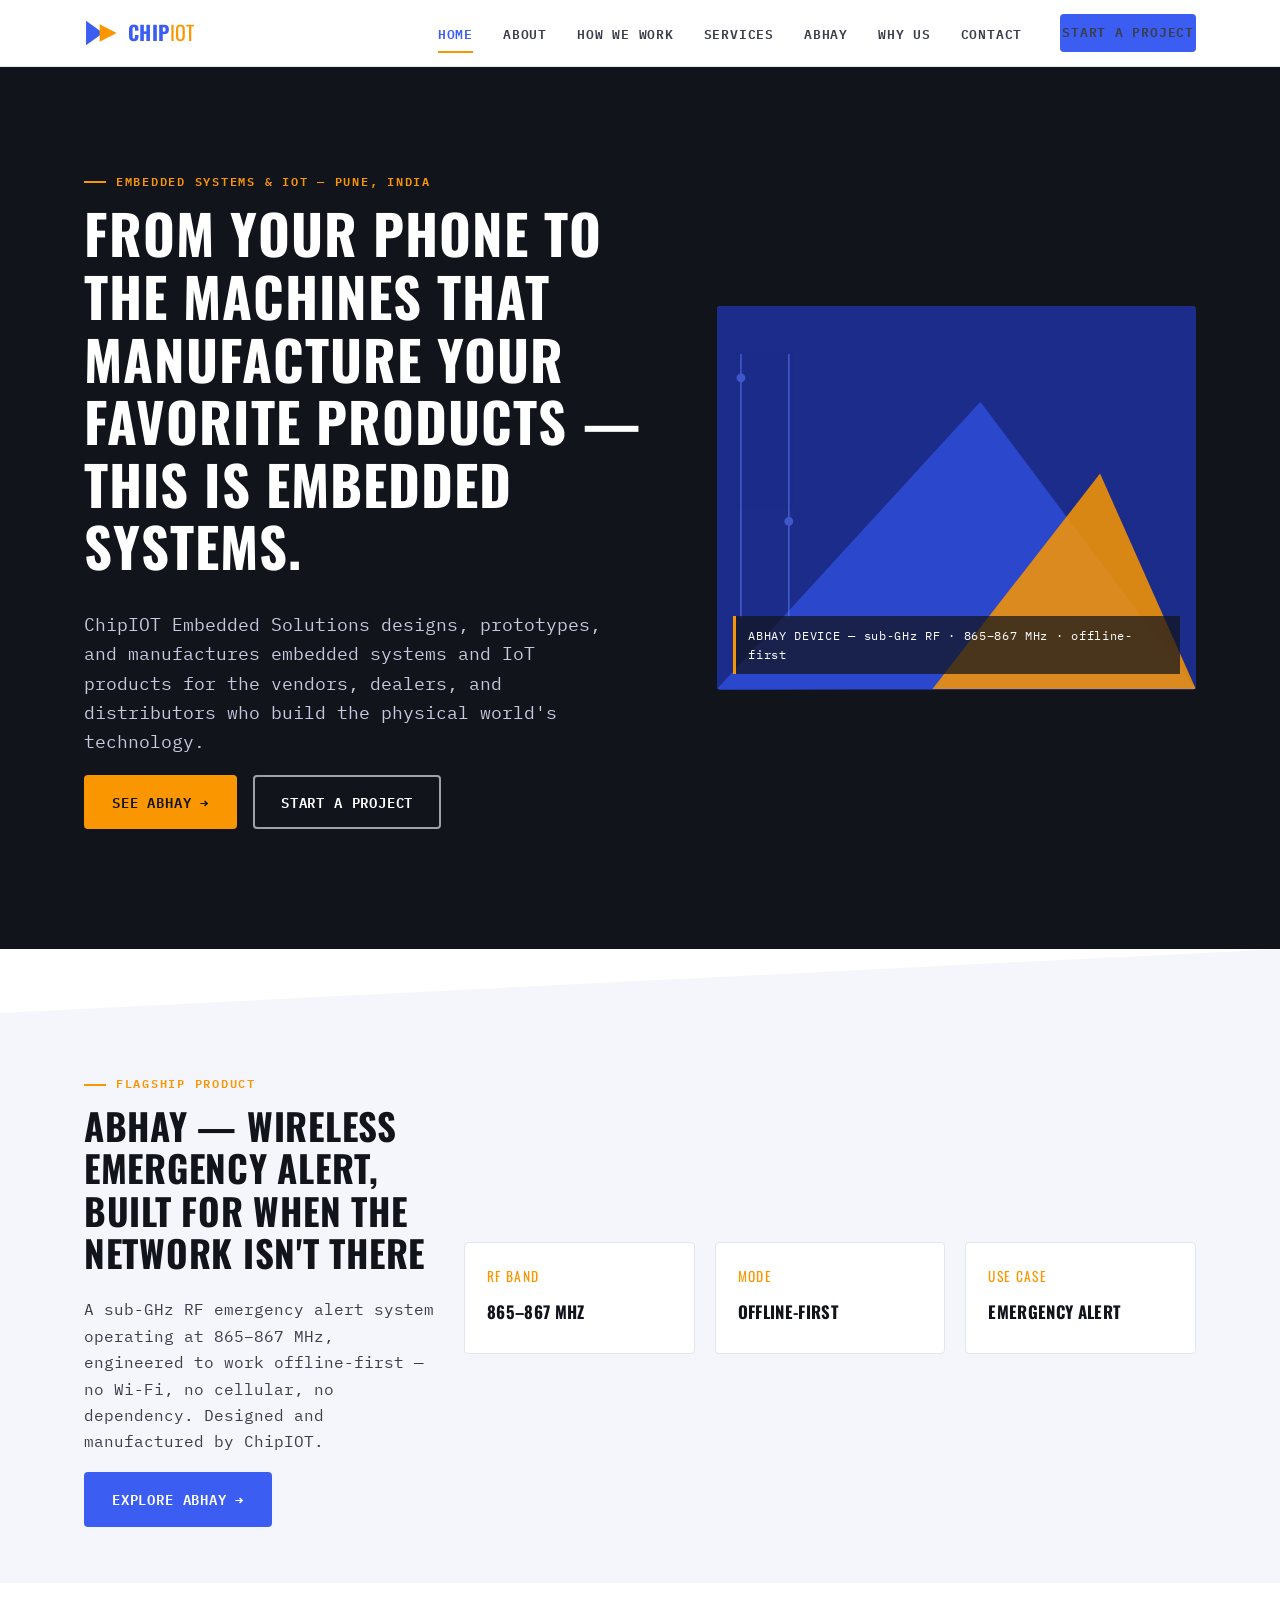
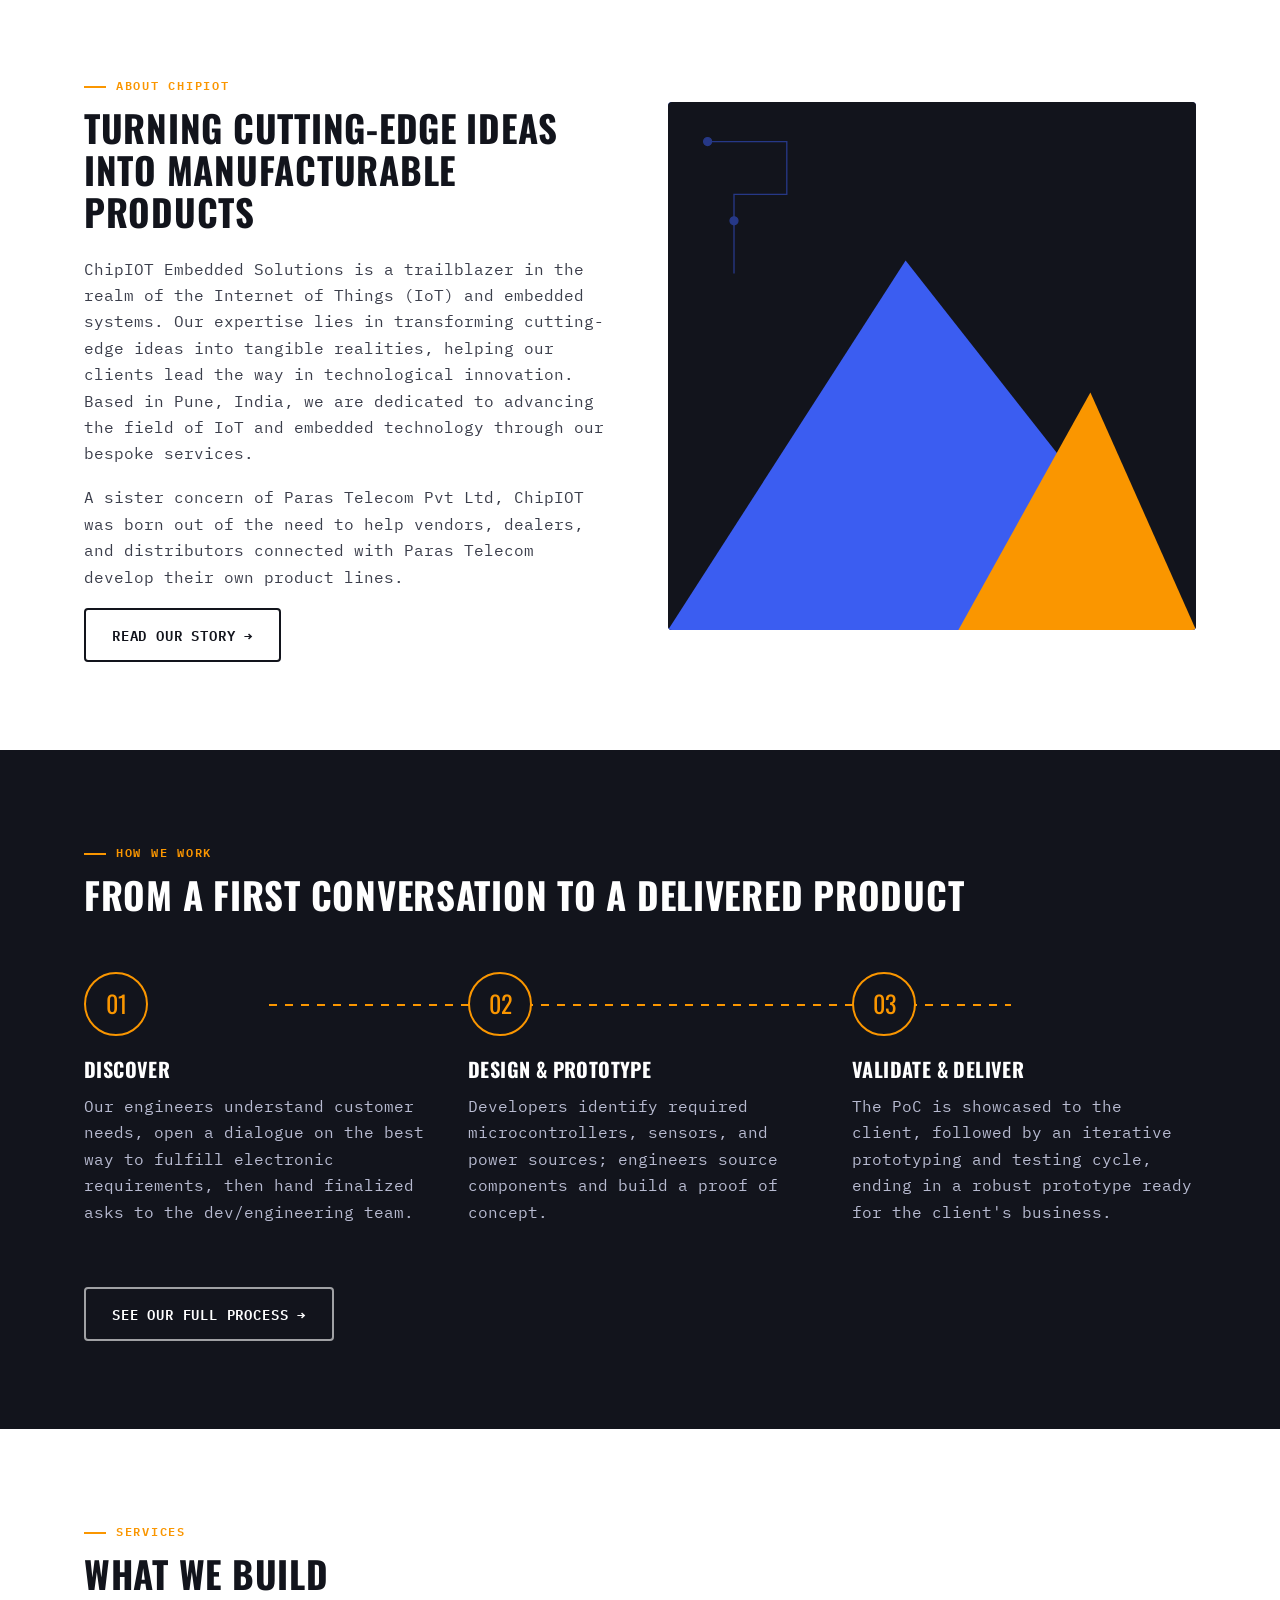
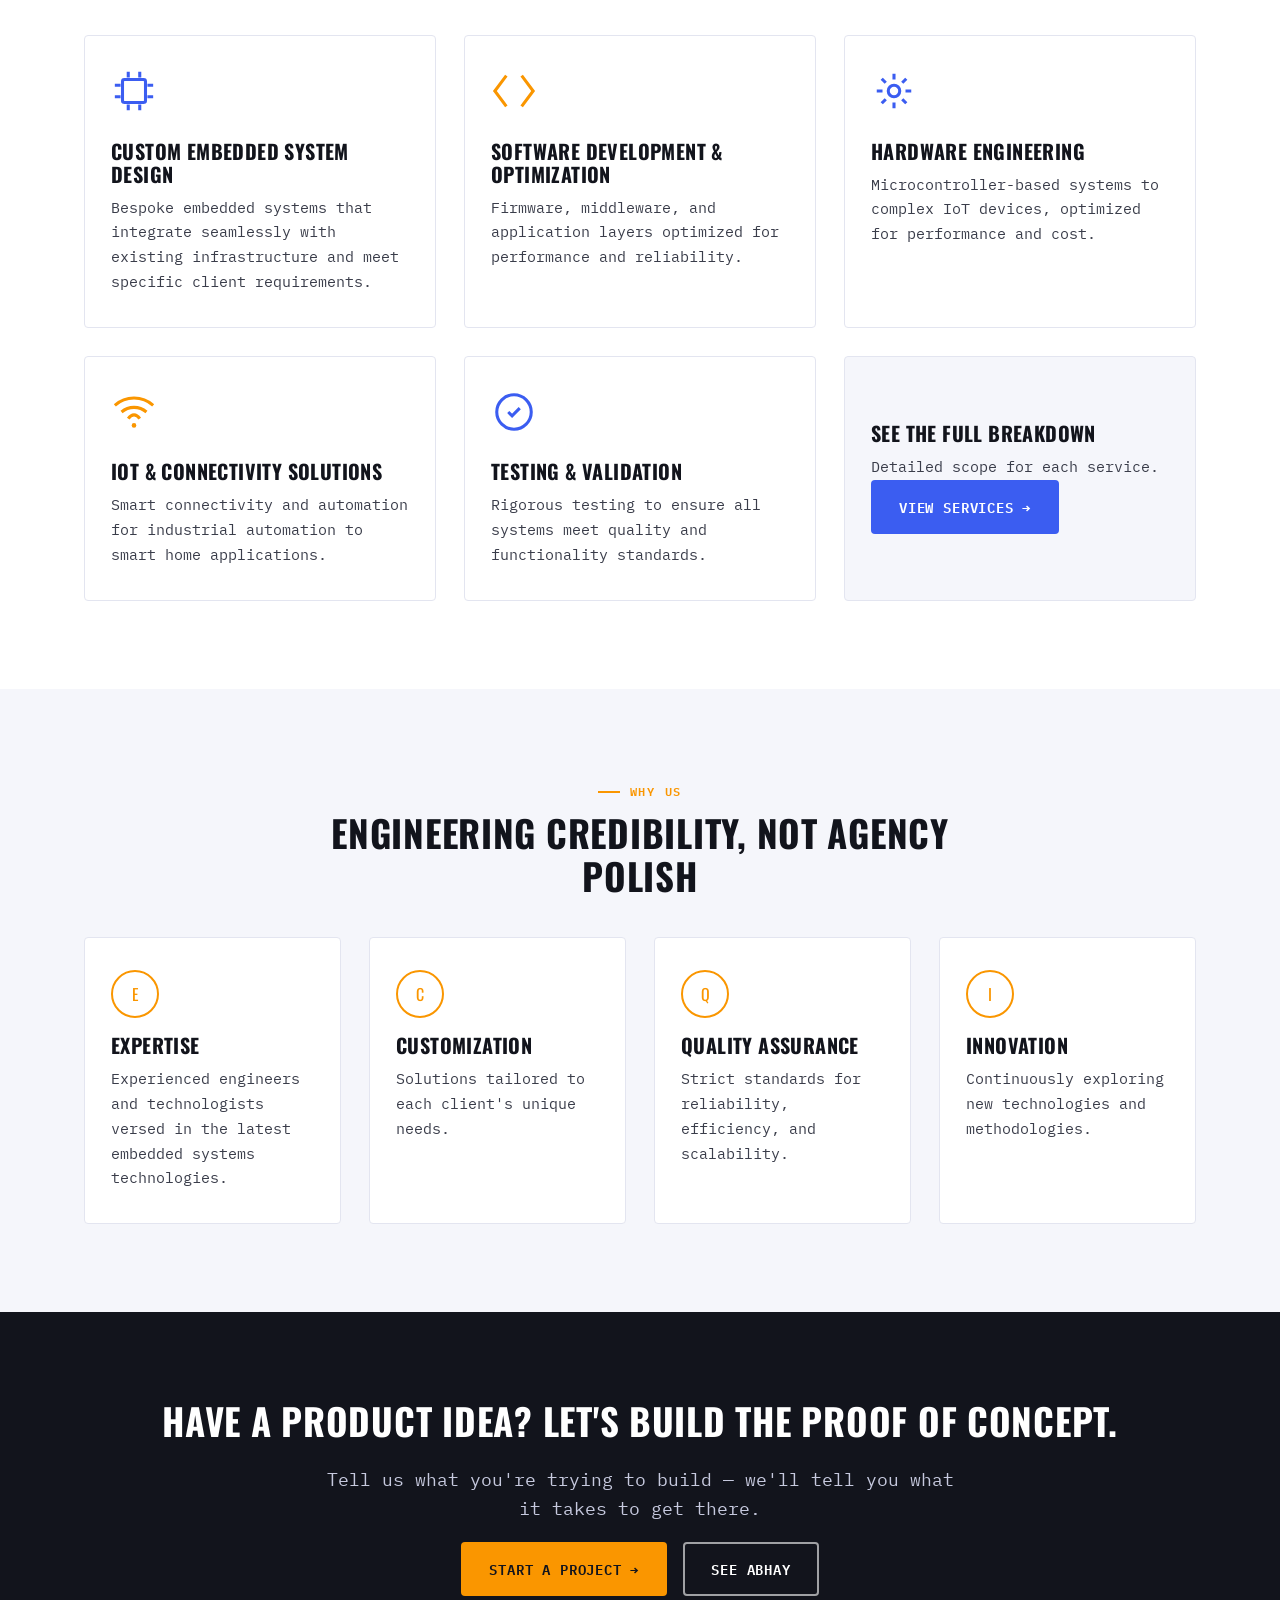
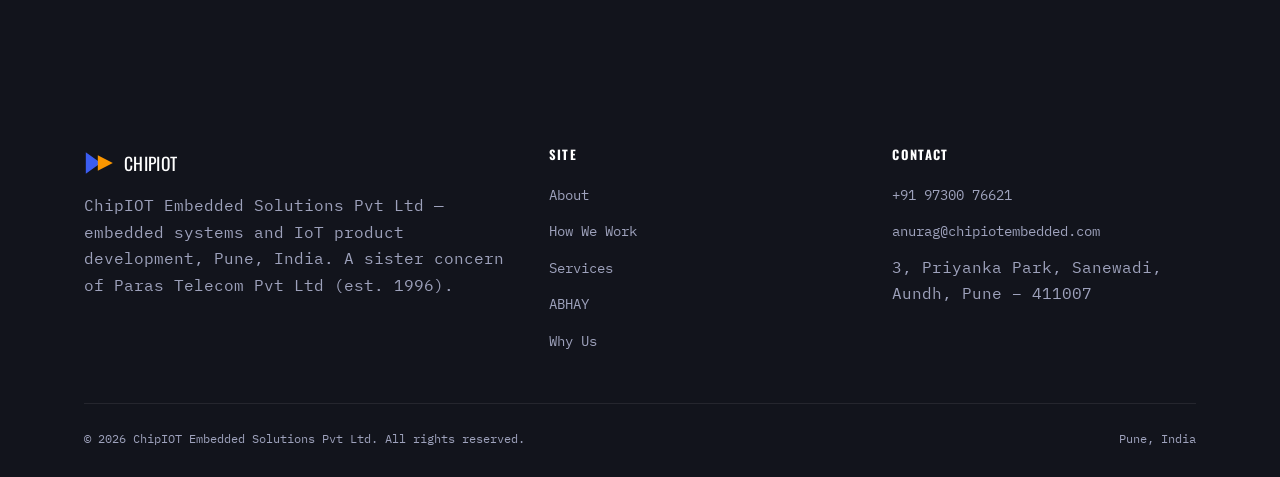
==== index.html @ 3c114b97 "Build chipiotembedded.com static site Seven-page marketing site (Home, About, How We Work, Services," ====
<!DOCTYPE html>
<html lang="en">
<head>
<meta charset="UTF-8">
<meta name="viewport" content="width=device-width, initial-scale=1.0">
<title>ChipIOT Embedded Solutions | Embedded Systems &amp; IoT Product Development, Pune</title>
<meta name="description" content="ChipIOT Embedded Solutions designs and builds embedded systems and IoT products in Pune, India — from proof of concept to manufacturable product. Makers of ABHAY, the offline-first sub-GHz emergency alert system.">
<link rel="icon" type="image/svg+xml" href="assets/img/favicon.svg">
<link rel="preconnect" href="https://fonts.googleapis.com">
<link rel="preconnect" href="https://fonts.gstatic.com" crossorigin>
<link href="https://fonts.googleapis.com/css2?family=Oswald:wght@400;500;600;700&family=IBM+Plex+Mono:wght@400;500;600&display=swap" rel="stylesheet">
<link rel="stylesheet" href="assets/css/style.css">
</head>
<body>

<header class="site-header">
  <div class="nav-wrap">
    <a href="index.html" class="brand">
      <svg viewBox="0 0 100 100" xmlns="http://www.w3.org/2000/svg" aria-hidden="true">
        <polygon points="6,14 6,86 56,50" fill="#3B5DF1"/>
        <polygon points="46,24 46,76 96,50" fill="#FA9600"/>
      </svg>
      <span class="brand-word"><b>Chip</b><span>IOT</span></span>
    </a>
    <button class="nav-toggle" aria-label="Toggle navigation" aria-expanded="false">
      <span></span><span></span><span></span>
    </button>
    <ul class="nav-links">
      <li><a href="index.html" aria-current="page">Home</a></li>
      <li><a href="about.html">About</a></li>
      <li><a href="how-we-work.html">How We Work</a></li>
      <li><a href="services.html">Services</a></li>
      <li><a href="abhay.html">ABHAY</a></li>
      <li><a href="why-us.html">Why Us</a></li>
      <li><a href="contact.html">Contact</a></li>
      <li class="nav-cta"><a href="contact.html" class="btn btn-primary">Start a Project</a></li>
    </ul>
  </div>
</header>

<section class="hero">
  <div class="container hero-grid">
    <div>
      <span class="eyebrow">Embedded Systems &amp; IoT — Pune, India</span>
      <h1>From your phone to the machines that manufacture your favorite products — this is embedded systems.</h1>
      <p class="lede">ChipIOT Embedded Solutions designs, prototypes, and manufactures embedded systems and IoT products for the vendors, dealers, and distributors who build the physical world's technology.</p>
      <div class="btn-row">
        <a href="abhay.html" class="btn btn-accent">See ABHAY →</a>
        <a href="contact.html" class="btn btn-ghost-light">Start a Project</a>
      </div>
    </div>
    <div class="hero-art">
      <svg class="tri" viewBox="0 0 400 320" preserveAspectRatio="xMidYMid slice" xmlns="http://www.w3.org/2000/svg" aria-hidden="true">
        <polygon points="0,0 400,0 400,320 0,320" fill="#1B2C8A"/>
        <polygon points="0,320 220,80 400,320" fill="#3355E8" opacity="0.7"/>
        <polygon points="180,320 320,140 400,320" fill="#FA9600" opacity="0.85"/>
        <g stroke="#5D7BFF" stroke-width="1.4" opacity="0.55">
          <line x1="20" y1="40" x2="20" y2="260"/>
          <line x1="60" y1="40" x2="60" y2="260"/>
          <circle cx="20" cy="60" r="3" fill="#5D7BFF"/>
          <circle cx="60" cy="180" r="3" fill="#5D7BFF"/>
        </g>
      </svg>
      <div class="hero-note">ABHAY DEVICE — sub-GHz RF · 865–867 MHz · offline-first</div>
    </div>
  </div>
</section>

<div class="divider" aria-hidden="true">
  <svg viewBox="0 0 1200 64" preserveAspectRatio="none" xmlns="http://www.w3.org/2000/svg">
    <polygon points="0,64 1200,0 1200,64" fill="#F5F6FB"/>
  </svg>
</div>

<section class="bg-soft section-tight">
  <div class="container">
    <div class="grid grid-3" style="align-items:center;">
      <div>
        <span class="eyebrow">Flagship Product</span>
        <h2 class="mt-0">ABHAY — wireless emergency alert, built for when the network isn't there</h2>
        <p>A sub-GHz RF emergency alert system operating at 865–867 MHz, engineered to work offline-first — no Wi-Fi, no cellular, no dependency. Designed and manufactured by ChipIOT.</p>
        <a href="abhay.html" class="btn btn-primary">Explore ABHAY →</a>
      </div>
      <div class="grid" style="grid-column: span 2; grid-template-columns: repeat(3,1fr); gap:20px;">
        <div class="card" style="padding:22px;">
          <span class="num">RF BAND</span>
          <h3 style="font-size:1.05rem;">865–867 MHz</h3>
        </div>
        <div class="card" style="padding:22px;">
          <span class="num">MODE</span>
          <h3 style="font-size:1.05rem;">Offline-First</h3>
        </div>
        <div class="card" style="padding:22px;">
          <span class="num">USE CASE</span>
          <h3 style="font-size:1.05rem;">Emergency Alert</h3>
        </div>
      </div>
    </div>
  </div>
</section>

<section>
  <div class="container">
    <div class="grid grid-2" style="align-items:center; gap:56px;">
      <div>
        <span class="eyebrow">About ChipIOT</span>
        <h2>Turning cutting-edge ideas into manufacturable products</h2>
        <p>ChipIOT Embedded Solutions is a trailblazer in the realm of the Internet of Things (IoT) and embedded systems. Our expertise lies in transforming cutting-edge ideas into tangible realities, helping our clients lead the way in technological innovation. Based in Pune, India, we are dedicated to advancing the field of IoT and embedded technology through our bespoke services.</p>
        <p>A sister concern of Paras Telecom Pvt Ltd, ChipIOT was born out of the need to help vendors, dealers, and distributors connected with Paras Telecom develop their own product lines.</p>
        <a href="about.html" class="btn btn-ghost">Read our story →</a>
      </div>
      <div class="hero-art" style="aspect-ratio: 1/1;">
        <svg viewBox="0 0 400 400" preserveAspectRatio="xMidYMid slice" xmlns="http://www.w3.org/2000/svg" aria-hidden="true">
          <rect width="400" height="400" fill="#12141C"/>
          <polygon points="0,400 180,120 400,400" fill="#3B5DF1"/>
          <polygon points="220,400 320,220 400,400" fill="#FA9600"/>
          <g stroke="#3B5DF1" stroke-width="1" opacity="0.5">
            <path d="M30,30 h60 v40 h-40 v60" fill="none"/>
            <circle cx="30" cy="30" r="3" fill="#3B5DF1"/>
            <circle cx="50" cy="90" r="3" fill="#3B5DF1"/>
          </g>
        </svg>
      </div>
    </div>
  </div>
</section>

<section class="bg-dark">
  <div class="container">
    <span class="eyebrow">How We Work</span>
    <h2>From a first conversation to a delivered product</h2>
    <div class="steps" style="margin-top:48px;">
      <div class="step">
        <div class="step-circle">01</div>
        <h3>Discover</h3>
        <p>Our engineers understand customer needs, open a dialogue on the best way to fulfill electronic requirements, then hand finalized asks to the dev/engineering team.</p>
      </div>
      <div class="step">
        <div class="step-circle">02</div>
        <h3>Design &amp; Prototype</h3>
        <p>Developers identify required microcontrollers, sensors, and power sources; engineers source components and build a proof of concept.</p>
      </div>
      <div class="step">
        <div class="step-circle">03</div>
        <h3>Validate &amp; Deliver</h3>
        <p>The PoC is showcased to the client, followed by an iterative prototyping and testing cycle, ending in a robust prototype ready for the client's business.</p>
      </div>
    </div>
    <div style="margin-top:44px;">
      <a href="how-we-work.html" class="btn btn-ghost-light">See our full process →</a>
    </div>
  </div>
</section>

<section>
  <div class="container">
    <span class="eyebrow">Services</span>
    <h2>What we build</h2>
    <div class="grid grid-3" style="margin-top:40px;">
      <div class="card">
        <svg class="card-icon" viewBox="0 0 24 24" fill="none" stroke="#3B5DF1" stroke-width="1.6"><rect x="6" y="6" width="12" height="12" rx="1"/><path d="M9 2v3M15 2v3M9 19v3M15 19v3M2 9h3M2 15h3M19 9h3M19 15h3"/></svg>
        <h3>Custom Embedded System Design</h3>
        <p>Bespoke embedded systems that integrate seamlessly with existing infrastructure and meet specific client requirements.</p>
      </div>
      <div class="card">
        <svg class="card-icon" viewBox="0 0 24 24" fill="none" stroke="#FA9600" stroke-width="1.6"><path d="M8 4L2 12l6 8M16 4l6 8-6 8"/></svg>
        <h3>Software Development &amp; Optimization</h3>
        <p>Firmware, middleware, and application layers optimized for performance and reliability.</p>
      </div>
      <div class="card">
        <svg class="card-icon" viewBox="0 0 24 24" fill="none" stroke="#3B5DF1" stroke-width="1.6"><circle cx="12" cy="12" r="3"/><path d="M12 3v3M12 18v3M3 12h3M18 12h3M5.6 5.6l2.1 2.1M16.3 16.3l2.1 2.1M5.6 18.4l2.1-2.1M16.3 7.7l2.1-2.1"/></svg>
        <h3>Hardware Engineering</h3>
        <p>Microcontroller-based systems to complex IoT devices, optimized for performance and cost.</p>
      </div>
      <div class="card">
        <svg class="card-icon" viewBox="0 0 24 24" fill="none" stroke="#FA9600" stroke-width="1.6"><path d="M2 8.5a15 15 0 0 1 20 0M5.5 12a10 10 0 0 1 13 0M9 15.5a5 10 0 0 1 6 0"/><circle cx="12" cy="19" r="1.2" fill="#FA9600" stroke="none"/></svg>
        <h3>IoT &amp; Connectivity Solutions</h3>
        <p>Smart connectivity and automation for industrial automation to smart home applications.</p>
      </div>
      <div class="card">
        <svg class="card-icon" viewBox="0 0 24 24" fill="none" stroke="#3B5DF1" stroke-width="1.6"><path d="M9 12l2 2 4-4"/><circle cx="12" cy="12" r="9"/></svg>
        <h3>Testing &amp; Validation</h3>
        <p>Rigorous testing to ensure all systems meet quality and functionality standards.</p>
      </div>
      <div class="card" style="display:flex; flex-direction:column; justify-content:center; background:var(--paper-soft);">
        <h3>See the full breakdown</h3>
        <p>Detailed scope for each service.</p>
        <a href="services.html" class="btn btn-primary" style="align-self:flex-start;">View Services →</a>
      </div>
    </div>
  </div>
</section>

<section class="bg-soft">
  <div class="container text-center">
    <span class="eyebrow">Why Us</span>
    <h2 class="center-col" style="max-width:640px;">Engineering credibility, not agency polish</h2>
    <div class="grid grid-4" style="margin-top:40px; text-align:left;">
      <div class="card">
        <div class="why-icon">E</div>
        <h3>Expertise</h3>
        <p>Experienced engineers and technologists versed in the latest embedded systems technologies.</p>
      </div>
      <div class="card">
        <div class="why-icon">C</div>
        <h3>Customization</h3>
        <p>Solutions tailored to each client's unique needs.</p>
      </div>
      <div class="card">
        <div class="why-icon">Q</div>
        <h3>Quality Assurance</h3>
        <p>Strict standards for reliability, efficiency, and scalability.</p>
      </div>
      <div class="card">
        <div class="why-icon">I</div>
        <h3>Innovation</h3>
        <p>Continuously exploring new technologies and methodologies.</p>
      </div>
    </div>
  </div>
</section>

<section class="bg-dark text-center">
  <div class="container">
    <h2>Have a product idea? Let's build the proof of concept.</h2>
    <p class="lede center-col" style="text-align:center;">Tell us what you're trying to build — we'll tell you what it takes to get there.</p>
    <div class="btn-row" style="justify-content:center;">
      <a href="contact.html" class="btn btn-accent">Start a Project →</a>
      <a href="abhay.html" class="btn btn-ghost-light">See ABHAY</a>
    </div>
  </div>
</section>

<footer class="site-footer">
  <div class="container">
    <div class="footer-grid">
      <div>
        <div class="footer-brand">
          <svg viewBox="0 0 100 100" xmlns="http://www.w3.org/2000/svg" aria-hidden="true">
            <polygon points="6,14 6,86 56,50" fill="#3B5DF1"/>
            <polygon points="46,24 46,76 96,50" fill="#FA9600"/>
          </svg>
          <span>ChipIOT</span>
        </div>
        <p>ChipIOT Embedded Solutions Pvt Ltd — embedded systems and IoT product development, Pune, India. A sister concern of Paras Telecom Pvt Ltd (est. 1996).</p>
      </div>
      <div>
        <h4>Site</h4>
        <ul>
          <li><a href="about.html">About</a></li>
          <li><a href="how-we-work.html">How We Work</a></li>
          <li><a href="services.html">Services</a></li>
          <li><a href="abhay.html">ABHAY</a></li>
          <li><a href="why-us.html">Why Us</a></li>
        </ul>
      </div>
      <div>
        <h4>Contact</h4>
        <ul>
          <li><a href="tel:+919730076621">+91 97300 76621</a></li>
          <li><a href="mailto:anurag@chipiotembedded.com">anurag@chipiotembedded.com</a></li>
          <li>3, Priyanka Park, Sanewadi,<br>Aundh, Pune – 411007</li>
        </ul>
      </div>
    </div>
    <div class="footer-bottom">
      <span>&copy; 2026 ChipIOT Embedded Solutions Pvt Ltd. All rights reserved.</span>
      <span>Pune, India</span>
    </div>
  </div>
</footer>
<script src="assets/js/main.js"></script>
</body>
</html>
---- assets/css/style.css ----
/* ==========================================================================
   ChipIOT Embedded Solutions — brand stylesheet
   Typography: Oswald (headings) + IBM Plex Mono (body/technical labels)
   Colors: blue #3B5DF1, orange #FA9600
   ========================================================================== */

:root {
  --blue: #3B5DF1;
  --blue-dark: #2A45C4;
  --orange: #FA9600;
  --orange-dark: #D67E00;
  --ink: #12141C;
  --ink-soft: #3A3D4A;
  --paper: #FFFFFF;
  --paper-soft: #F5F6FB;
  --line: #E3E5F0;

  --font-head: "Oswald", "Arial Narrow", sans-serif;
  --font-body: "IBM Plex Mono", "Courier New", monospace;

  --container: 1160px;
  --radius: 4px;
}

* { box-sizing: border-box; }
html { scroll-behavior: smooth; }

body {
  margin: 0;
  font-family: var(--font-body);
  font-size: 16px;
  line-height: 1.65;
  color: var(--ink-soft);
  background: var(--paper);
  -webkit-font-smoothing: antialiased;
}

h1, h2, h3, h4 {
  font-family: var(--font-head);
  color: var(--ink);
  text-transform: uppercase;
  letter-spacing: 0.02em;
  line-height: 1.15;
  margin: 0 0 0.6em;
}

h1 { font-size: clamp(2.1rem, 5vw, 3.4rem); }
h2 { font-size: clamp(1.6rem, 3.4vw, 2.3rem); }
h3 { font-size: 1.25rem; }

p { margin: 0 0 1.1em; }

a { color: var(--blue); text-decoration: none; }
a:hover { color: var(--blue-dark); }

img { max-width: 100%; display: block; }

.eyebrow {
  display: inline-block;
  font-family: var(--font-body);
  font-size: 0.78rem;
  font-weight: 600;
  letter-spacing: 0.14em;
  text-transform: uppercase;
  color: var(--orange);
  margin-bottom: 0.9em;
}

.eyebrow::before {
  content: "";
  display: inline-block;
  width: 22px;
  height: 2px;
  background: var(--orange);
  margin-right: 10px;
  vertical-align: middle;
}

.container {
  max-width: var(--container);
  margin: 0 auto;
  padding: 0 24px;
}

section { padding: 88px 0; }
.section-tight { padding: 56px 0; }
.bg-soft { background: var(--paper-soft); }
.bg-dark { background: var(--ink); color: #C6C9DE; }
.bg-dark h2, .bg-dark h3 { color: #fff; }

.text-center { text-align: center; }
.lede { font-size: 1.1rem; max-width: 640px; }
.center-col { margin-left: auto; margin-right: auto; }

/* Buttons */
.btn {
  display: inline-flex;
  align-items: center;
  gap: 8px;
  font-family: var(--font-body);
  font-weight: 600;
  font-size: 0.85rem;
  letter-spacing: 0.06em;
  text-transform: uppercase;
  padding: 14px 26px;
  border-radius: var(--radius);
  border: 2px solid transparent;
  cursor: pointer;
  transition: transform 0.15s ease, background 0.15s ease, color 0.15s ease, border-color .15s ease;
}
.btn:hover { transform: translateY(-2px); }

.btn-primary { background: var(--blue); color: #fff; }
.btn-primary:hover { background: var(--blue-dark); color: #fff; }

.btn-accent { background: var(--orange); color: #12141C; }
.btn-accent:hover { background: var(--orange-dark); color: #12141C; }

.btn-ghost { border-color: currentColor; color: var(--ink); background: transparent; }
.btn-ghost:hover { background: var(--ink); color: #fff; }

.btn-ghost-light { border-color: rgba(255,255,255,.6); color: #fff; }
.btn-ghost-light:hover { background: #fff; color: var(--ink); }

.btn-row { display: flex; gap: 16px; flex-wrap: wrap; }

/* ==== Header / Nav ==== */
.site-header {
  position: sticky;
  top: 0;
  z-index: 100;
  background: rgba(255,255,255,0.98);
  border-bottom: 1px solid var(--line);
}

.nav-wrap {
  display: flex;
  align-items: center;
  justify-content: space-between;
  padding: 14px 24px;
  max-width: var(--container);
  margin: 0 auto;
}

.brand { display: flex; align-items: center; gap: 10px; }
.brand svg { width: 34px; height: 34px; }
.brand-word {
  font-family: var(--font-head);
  font-size: 1.25rem;
  letter-spacing: 0.02em;
  text-transform: uppercase;
  color: var(--ink);
}
.brand-word b { color: var(--blue); }
.brand-word span { color: var(--orange); }

.nav-links { display: flex; align-items: center; gap: 30px; list-style: none; margin: 0; padding: 0; }
.nav-links a {
  font-size: 0.82rem;
  font-weight: 600;
  letter-spacing: 0.06em;
  text-transform: uppercase;
  color: var(--ink-soft);
  padding: 6px 0;
  border-bottom: 2px solid transparent;
}
.nav-links a:hover, .nav-links a[aria-current="page"] { color: var(--blue); border-color: var(--orange); }

.nav-cta { margin-left: 8px; }

.nav-toggle {
  display: none;
  flex-direction: column;
  gap: 5px;
  background: none;
  border: none;
  cursor: pointer;
  padding: 6px;
}
.nav-toggle span { width: 24px; height: 2px; background: var(--ink); display: block; }

/* ==== Hero ==== */
.hero {
  position: relative;
  background: var(--ink);
  color: #fff;
  overflow: hidden;
  padding: 100px 0 120px;
}

.hero-grid {
  display: grid;
  grid-template-columns: 1.1fr 0.9fr;
  gap: 48px;
  align-items: center;
  position: relative;
  z-index: 2;
}

.hero h1 { color: #fff; }
.hero .lede { color: #C6C9DE; max-width: 520px; }

.hero-art {
  position: relative;
  aspect-ratio: 4 / 3.2;
  border-radius: var(--radius);
  overflow: hidden;
  background: linear-gradient(135deg, var(--blue) 0%, #1B2C8A 60%);
}

.hero-art .tri {
  position: absolute;
  inset: 0;
}

.hero-note {
  position: absolute;
  left: 16px;
  bottom: 16px;
  right: 16px;
  background: rgba(18,20,28,0.72);
  color: #fff;
  font-size: 0.72rem;
  letter-spacing: 0.06em;
  padding: 10px 12px;
  border-left: 3px solid var(--orange);
}

.hero-bg-shape {
  position: absolute;
  inset: 0;
  z-index: 1;
  opacity: 0.5;
  pointer-events: none;
}

/* Diagonal divider (triangle motif carried from the logo) */
.divider {
  position: relative;
  height: 64px;
  overflow: hidden;
}
.divider svg { width: 100%; height: 100%; display: block; }

/* ==== Cards ==== */
.grid {
  display: grid;
  gap: 28px;
}
.grid-3 { grid-template-columns: repeat(3, 1fr); }
.grid-4 { grid-template-columns: repeat(4, 1fr); }
.grid-2 { grid-template-columns: repeat(2, 1fr); }

.card {
  background: var(--paper);
  border: 1px solid var(--line);
  border-radius: var(--radius);
  padding: 32px 26px;
  position: relative;
  transition: border-color .15s ease, transform .15s ease;
}
.card:hover { border-color: var(--blue); transform: translateY(-4px); }
.card .num {
  font-family: var(--font-head);
  font-size: 0.85rem;
  color: var(--orange);
  letter-spacing: 0.1em;
  margin-bottom: 14px;
  display: block;
}
.card h3 { margin-bottom: 10px; }
.card p { margin-bottom: 0; font-size: 0.94rem; }

.card-icon {
  width: 46px;
  height: 46px;
  margin-bottom: 18px;
}

/* Step circles — How We Work */
.steps {
  display: grid;
  grid-template-columns: repeat(3, 1fr);
  gap: 40px;
  counter-reset: step;
  position: relative;
}
.step { text-align: left; position: relative; padding-top: 8px; }
.step-circle {
  width: 64px;
  height: 64px;
  border-radius: 50%;
  border: 2px solid var(--orange);
  color: var(--orange);
  font-family: var(--font-head);
  font-size: 1.5rem;
  display: flex;
  align-items: center;
  justify-content: center;
  margin-bottom: 22px;
  background: var(--ink);
}
.step h3 { color: #fff; }
.step p { color: #B8BBD1; }

/* Process rail connecting the steps on desktop */
.steps::before {
  content: "";
  position: absolute;
  top: 40px;
  left: calc(100% / 6);
  right: calc(100% / 6);
  height: 2px;
  background: repeating-linear-gradient(90deg, var(--orange) 0 8px, transparent 8px 16px);
  z-index: 0;
}

/* Founder */
.founder {
  display: grid;
  grid-template-columns: 260px 1fr;
  gap: 48px;
  align-items: center;
}
.founder-photo {
  width: 100%;
  aspect-ratio: 1/1;
  border-radius: var(--radius);
  background: linear-gradient(160deg, var(--blue), var(--orange));
  display: flex;
  align-items: center;
  justify-content: center;
  color: #fff;
  font-family: var(--font-head);
  font-size: 3.4rem;
  position: relative;
}
.founder blockquote {
  margin: 0 0 20px;
  font-size: 1.08rem;
  color: var(--ink);
  border-left: 3px solid var(--orange);
  padding-left: 20px;
}
.founder-name { font-family: var(--font-head); text-transform: uppercase; color: var(--blue); letter-spacing: .04em; }
.founder-role { font-size: 0.82rem; color: var(--ink-soft); }

/* Why us */
.why-icon {
  width: 48px; height: 48px;
  border: 2px solid var(--orange);
  border-radius: 50%;
  display: flex; align-items: center; justify-content: center;
  margin-bottom: 16px;
  color: var(--orange);
  font-family: var(--font-head);
}

/* ABHAY product page */
.abhay-hero {
  background: linear-gradient(120deg, #0E1330 0%, #1B2C8A 55%, var(--blue) 100%);
  color: #fff;
  padding: 100px 0 90px;
  position: relative;
  overflow: hidden;
}
.abhay-badge {
  display: inline-flex;
  align-items: center;
  gap: 8px;
  background: rgba(250,150,0,0.14);
  border: 1px solid var(--orange);
  color: var(--orange);
  font-size: 0.72rem;
  letter-spacing: 0.1em;
  text-transform: uppercase;
  padding: 6px 12px;
  border-radius: 999px;
  margin-bottom: 22px;
}
.abhay-badge::before {
  content: "";
  width: 8px; height: 8px;
  border-radius: 50%;
  background: var(--orange);
  box-shadow: 0 0 0 4px rgba(250,150,0,0.25);
}

.spec-table {
  width: 100%;
  border-collapse: collapse;
  font-size: 0.92rem;
}
.spec-table tr { border-bottom: 1px solid var(--line); }
.spec-table td { padding: 14px 10px; }
.spec-table td:first-child {
  color: var(--ink);
  font-weight: 600;
  width: 42%;
}

.tag-list { display: flex; flex-wrap: wrap; gap: 10px; }
.tag {
  font-size: 0.72rem;
  letter-spacing: 0.06em;
  text-transform: uppercase;
  border: 1px solid var(--line);
  padding: 7px 12px;
  border-radius: 999px;
  color: var(--ink-soft);
}

/* Contact */
.contact-grid {
  display: grid;
  grid-template-columns: 0.9fr 1.1fr;
  gap: 56px;
}
.contact-info-item {
  display: flex;
  gap: 14px;
  margin-bottom: 26px;
  align-items: flex-start;
}
.contact-info-item .ico {
  width: 38px; height: 38px;
  border-radius: 50%;
  background: var(--blue);
  color: #fff;
  display: flex; align-items: center; justify-content: center;
  flex-shrink: 0;
}
.contact-info-item strong { display: block; color: var(--ink); font-family: var(--font-head); letter-spacing: .02em; text-transform: uppercase; font-size: .85rem; }

form.contact-form {
  display: grid;
  gap: 18px;
}
.form-row { display: grid; grid-template-columns: 1fr 1fr; gap: 18px; }
label {
  display: block;
  font-size: 0.72rem;
  letter-spacing: 0.08em;
  text-transform: uppercase;
  color: var(--ink);
  margin-bottom: 8px;
  font-weight: 600;
}
input, select, textarea {
  width: 100%;
  font-family: var(--font-body);
  font-size: 0.94rem;
  padding: 13px 14px;
  border: 1px solid var(--line);
  border-radius: var(--radius);
  background: #fff;
  color: var(--ink);
}
input:focus, select:focus, textarea:focus {
  outline: none;
  border-color: var(--blue);
  box-shadow: 0 0 0 3px rgba(59,93,241,0.14);
}
textarea { resize: vertical; min-height: 130px; }
.form-note { font-size: 0.78rem; color: var(--ink-soft); margin-top: -6px; }
.form-success {
  display: none;
  background: #EFF6EC;
  border: 1px solid #8FC08A;
  color: #2C5F27;
  padding: 14px 16px;
  border-radius: var(--radius);
  font-size: 0.88rem;
}
.form-success.show { display: block; }

/* Footer */
.site-footer {
  background: var(--ink);
  color: #9EA2BC;
  padding: 64px 0 28px;
}
.footer-grid {
  display: grid;
  grid-template-columns: 1.4fr 1fr 1fr;
  gap: 40px;
  padding-bottom: 40px;
  border-bottom: 1px solid rgba(255,255,255,0.08);
}
.footer-grid h4 {
  color: #fff;
  font-size: 0.8rem;
  letter-spacing: 0.1em;
  margin-bottom: 18px;
}
.footer-grid ul { list-style: none; margin: 0; padding: 0; }
.footer-grid li { margin-bottom: 10px; }
.footer-grid a { color: #9EA2BC; font-size: 0.9rem; }
.footer-grid a:hover { color: var(--orange); }
.footer-brand { display: flex; align-items: center; gap: 10px; margin-bottom: 14px; }
.footer-brand svg { width: 30px; height: 30px; }
.footer-brand span { font-family: var(--font-head); color: #fff; letter-spacing: .02em; text-transform: uppercase; font-size: 1.1rem; }
.footer-bottom {
  display: flex;
  justify-content: space-between;
  align-items: center;
  padding-top: 24px;
  font-size: 0.78rem;
  flex-wrap: wrap;
  gap: 10px;
}

/* Page intro banner (non-home pages) */
.page-banner {
  background: var(--ink);
  color: #fff;
  padding: 72px 0 56px;
  position: relative;
  overflow: hidden;
}
.page-banner h1 { color: #fff; margin-bottom: 12px; }
.page-banner p { color: #B8BBD1; max-width: 560px; margin: 0; }
.crumb { font-size: 0.76rem; color: var(--orange); letter-spacing: .08em; text-transform: uppercase; margin-bottom: 14px; }

/* Utility */
.mt-0 { margin-top: 0; }
.mb-0 { margin-bottom: 0; }

/* ==== Responsive ==== */
@media (max-width: 900px) {
  .hero-grid, .founder, .contact-grid { grid-template-columns: 1fr; }
  .founder-photo { max-width: 220px; }
  .grid-3, .grid-4, .grid-2 { grid-template-columns: 1fr 1fr; }
  .steps { grid-template-columns: 1fr; gap: 32px; }
  .steps::before { display: none; }
  .footer-grid { grid-template-columns: 1fr; gap: 30px; }
}

@media (max-width: 720px) {
  .nav-links { position: fixed; top: 66px; left: 0; right: 0; bottom: 0; background: #fff; flex-direction: column; align-items: flex-start; padding: 30px 24px; gap: 22px; transform: translateX(100%); transition: transform .25s ease; overflow-y: auto; }
  .nav-links.open { transform: translateX(0); }
  .nav-toggle { display: flex; }
  .nav-cta { margin-left: 0; }
  .grid-3, .grid-4, .grid-2 { grid-template-columns: 1fr; }
  .form-row { grid-template-columns: 1fr; }
  section { padding: 56px 0; }
  .hero { padding: 56px 0 72px; }
}
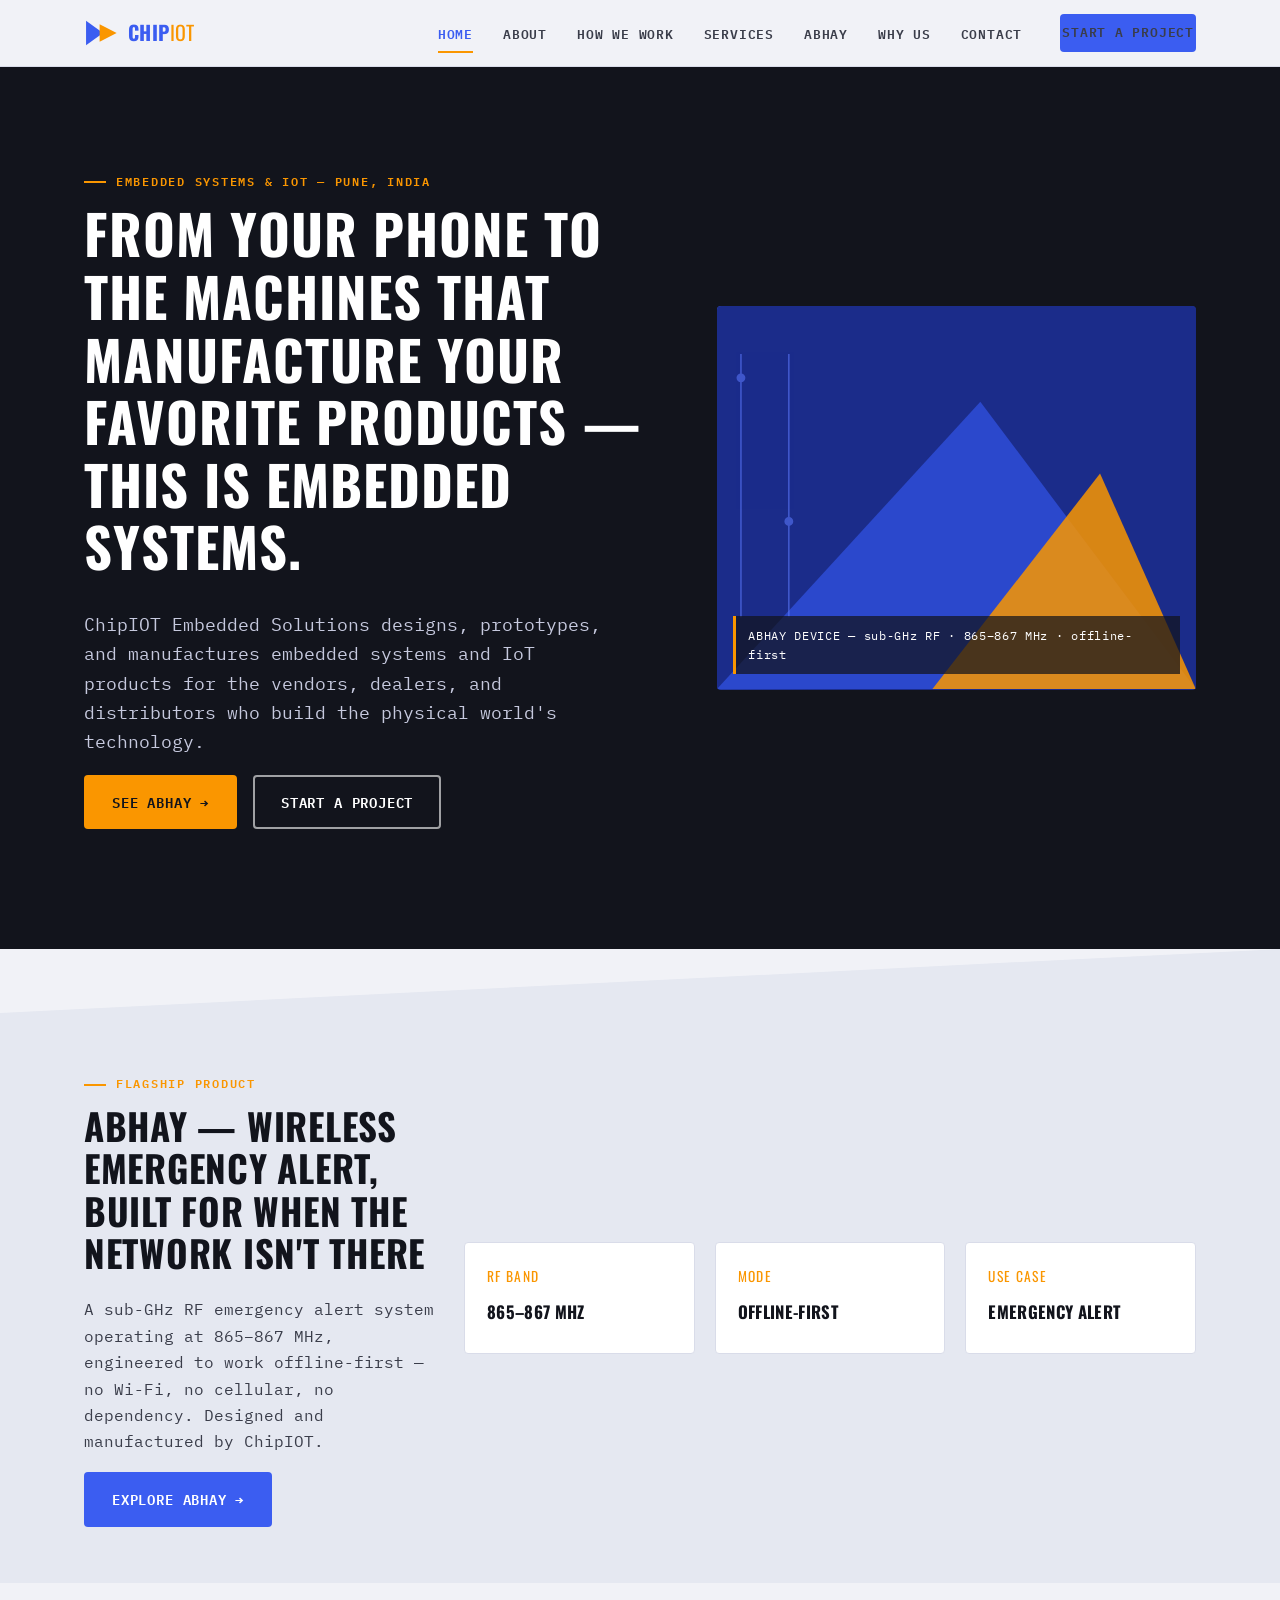
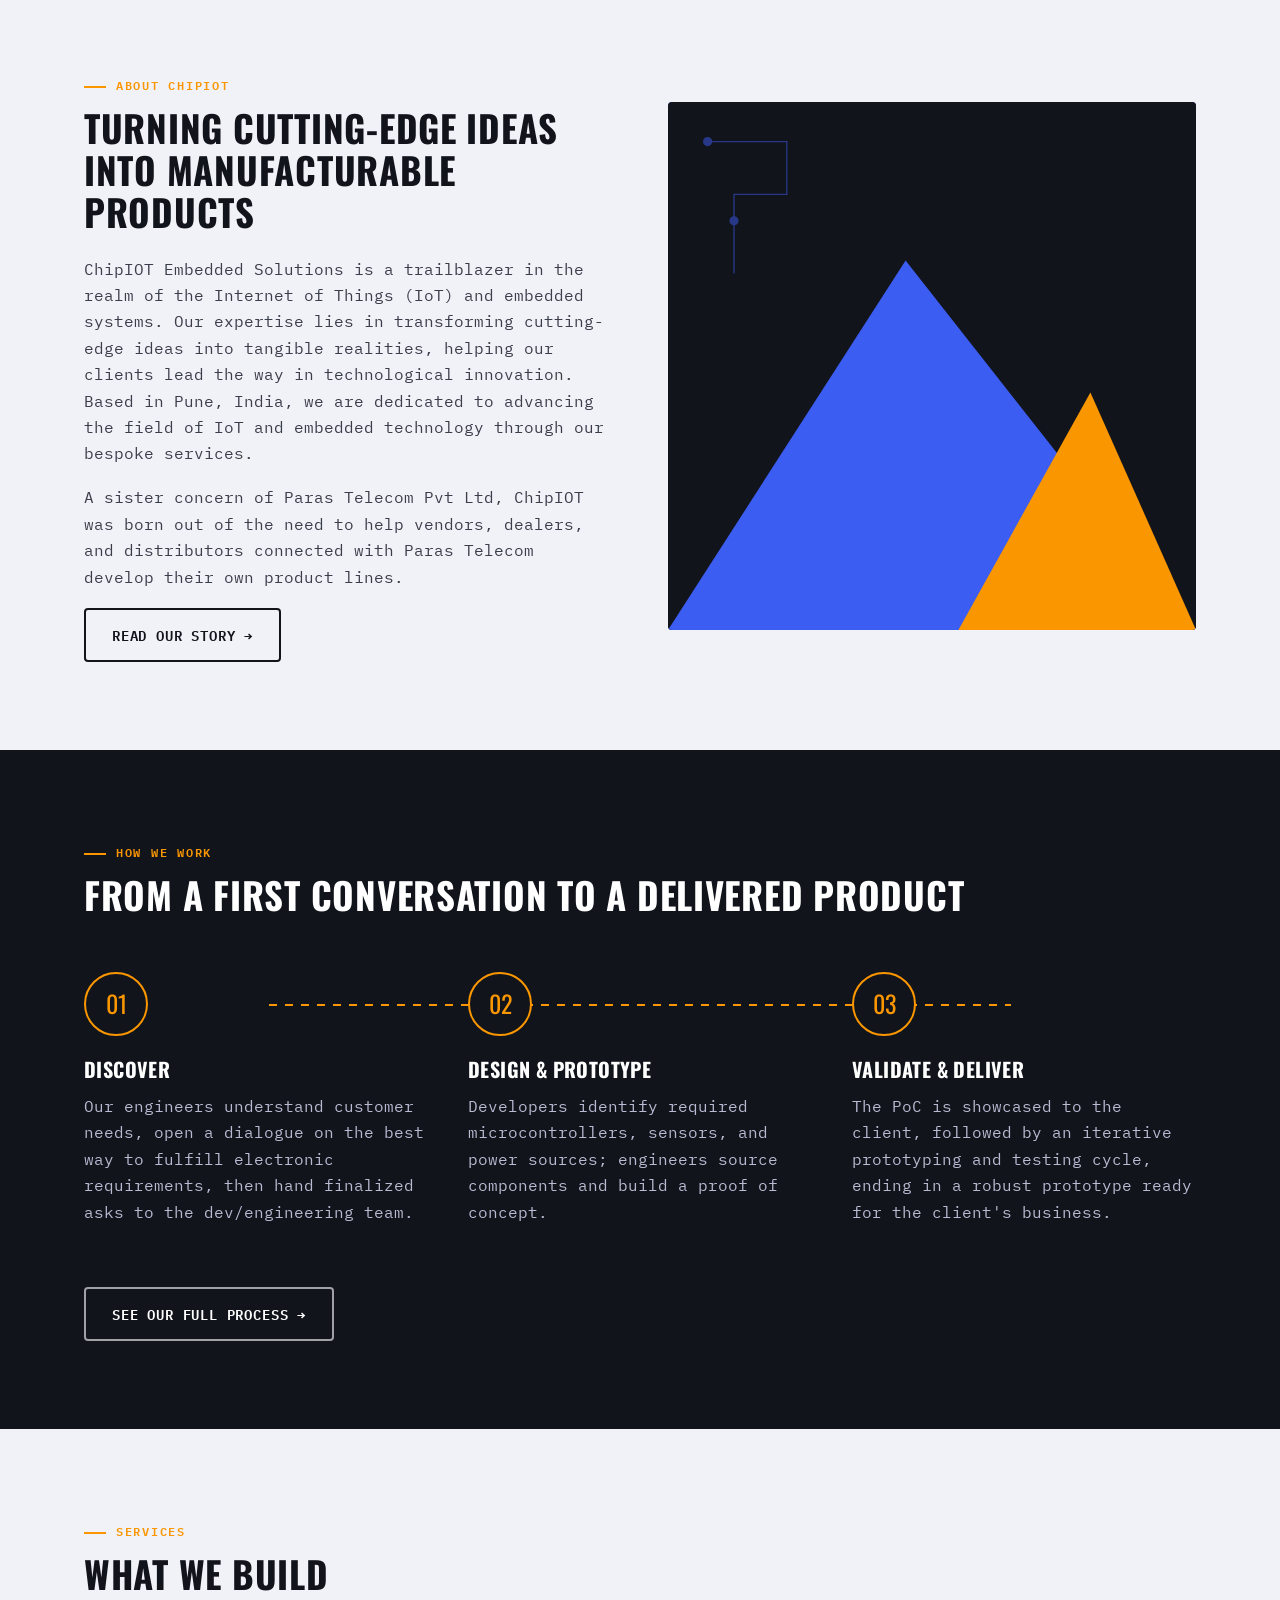
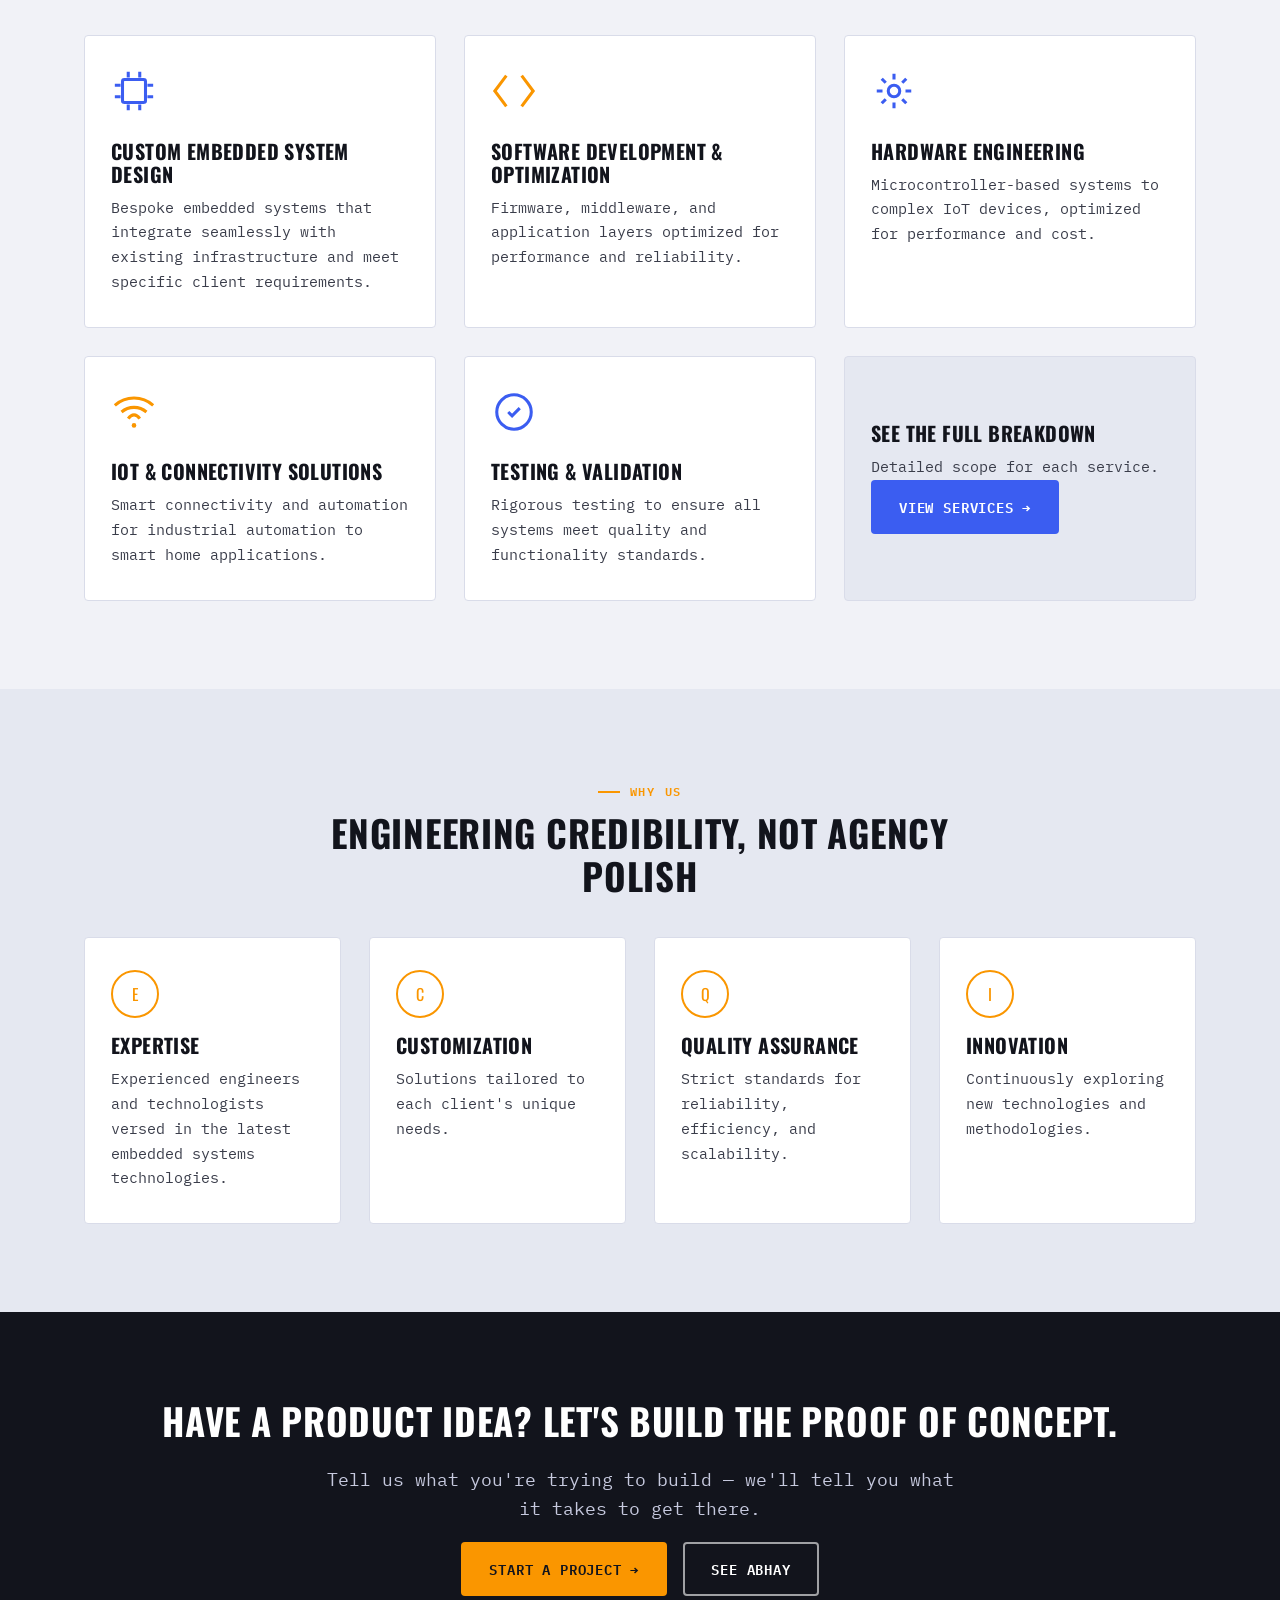
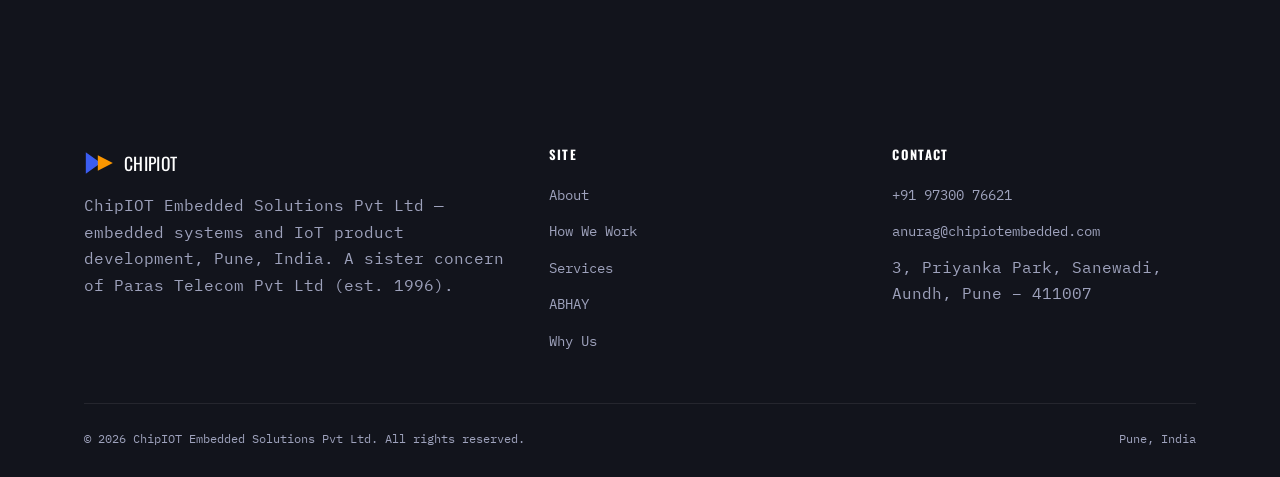
==== commit 05238e1f: "Point ABHAY out to its subdomain; tone down the background - ABHAY nav link and every "See/Explore A" ====
--- a/index.html
+++ b/index.html
@@ -30,7 +30,7 @@
       <li><a href="about.html">About</a></li>
       <li><a href="how-we-work.html">How We Work</a></li>
       <li><a href="services.html">Services</a></li>
-      <li><a href="abhay.html">ABHAY</a></li>
+      <li><a href="https://abhay.chipiotembedded.com" target="_blank" rel="noopener">ABHAY</a></li>
       <li><a href="why-us.html">Why Us</a></li>
       <li><a href="contact.html">Contact</a></li>
       <li class="nav-cta"><a href="contact.html" class="btn btn-primary">Start a Project</a></li>
@@ -45,7 +45,7 @@
       <h1>From your phone to the machines that manufacture your favorite products — this is embedded systems.</h1>
       <p class="lede">ChipIOT Embedded Solutions designs, prototypes, and manufactures embedded systems and IoT products for the vendors, dealers, and distributors who build the physical world's technology.</p>
       <div class="btn-row">
-        <a href="abhay.html" class="btn btn-accent">See ABHAY →</a>
+        <a href="https://abhay.chipiotembedded.com" target="_blank" rel="noopener" class="btn btn-accent">See ABHAY →</a>
         <a href="contact.html" class="btn btn-ghost-light">Start a Project</a>
       </div>
     </div>
@@ -68,7 +68,7 @@
 
 <div class="divider" aria-hidden="true">
   <svg viewBox="0 0 1200 64" preserveAspectRatio="none" xmlns="http://www.w3.org/2000/svg">
-    <polygon points="0,64 1200,0 1200,64" fill="#F5F6FB"/>
+    <polygon points="0,64 1200,0 1200,64" fill="#E5E8F1"/>
   </svg>
 </div>
 
@@ -79,7 +79,7 @@
         <span class="eyebrow">Flagship Product</span>
         <h2 class="mt-0">ABHAY — wireless emergency alert, built for when the network isn't there</h2>
         <p>A sub-GHz RF emergency alert system operating at 865–867 MHz, engineered to work offline-first — no Wi-Fi, no cellular, no dependency. Designed and manufactured by ChipIOT.</p>
-        <a href="abhay.html" class="btn btn-primary">Explore ABHAY →</a>
+        <a href="https://abhay.chipiotembedded.com" target="_blank" rel="noopener" class="btn btn-primary">Explore ABHAY →</a>
       </div>
       <div class="grid" style="grid-column: span 2; grid-template-columns: repeat(3,1fr); gap:20px;">
         <div class="card" style="padding:22px;">
@@ -226,7 +226,7 @@
     <p class="lede center-col" style="text-align:center;">Tell us what you're trying to build — we'll tell you what it takes to get there.</p>
     <div class="btn-row" style="justify-content:center;">
       <a href="contact.html" class="btn btn-accent">Start a Project →</a>
-      <a href="abhay.html" class="btn btn-ghost-light">See ABHAY</a>
+      <a href="https://abhay.chipiotembedded.com" target="_blank" rel="noopener" class="btn btn-ghost-light">See ABHAY</a>
     </div>
   </div>
 </section>
@@ -250,7 +250,7 @@
           <li><a href="about.html">About</a></li>
           <li><a href="how-we-work.html">How We Work</a></li>
           <li><a href="services.html">Services</a></li>
-          <li><a href="abhay.html">ABHAY</a></li>
+          <li><a href="https://abhay.chipiotembedded.com" target="_blank" rel="noopener">ABHAY</a></li>
           <li><a href="why-us.html">Why Us</a></li>
         </ul>
       </div>
--- a/assets/css/style.css
+++ b/assets/css/style.css
@@ -11,9 +11,10 @@
   --orange-dark: #D67E00;
   --ink: #12141C;
   --ink-soft: #3A3D4A;
+  --bg: #F1F2F7;
   --paper: #FFFFFF;
-  --paper-soft: #F5F6FB;
-  --line: #E3E5F0;
+  --paper-soft: #E5E8F1;
+  --line: #D9DCE9;
 
   --font-head: "Oswald", "Arial Narrow", sans-serif;
   --font-body: "IBM Plex Mono", "Courier New", monospace;
@@ -31,7 +32,7 @@
   font-size: 16px;
   line-height: 1.65;
   color: var(--ink-soft);
-  background: var(--paper);
+  background: var(--bg);
   -webkit-font-smoothing: antialiased;
 }
 
@@ -129,7 +130,7 @@
   position: sticky;
   top: 0;
   z-index: 100;
-  background: rgba(255,255,255,0.98);
+  background: rgba(241,242,247,0.96);
   border-bottom: 1px solid var(--line);
 }
 
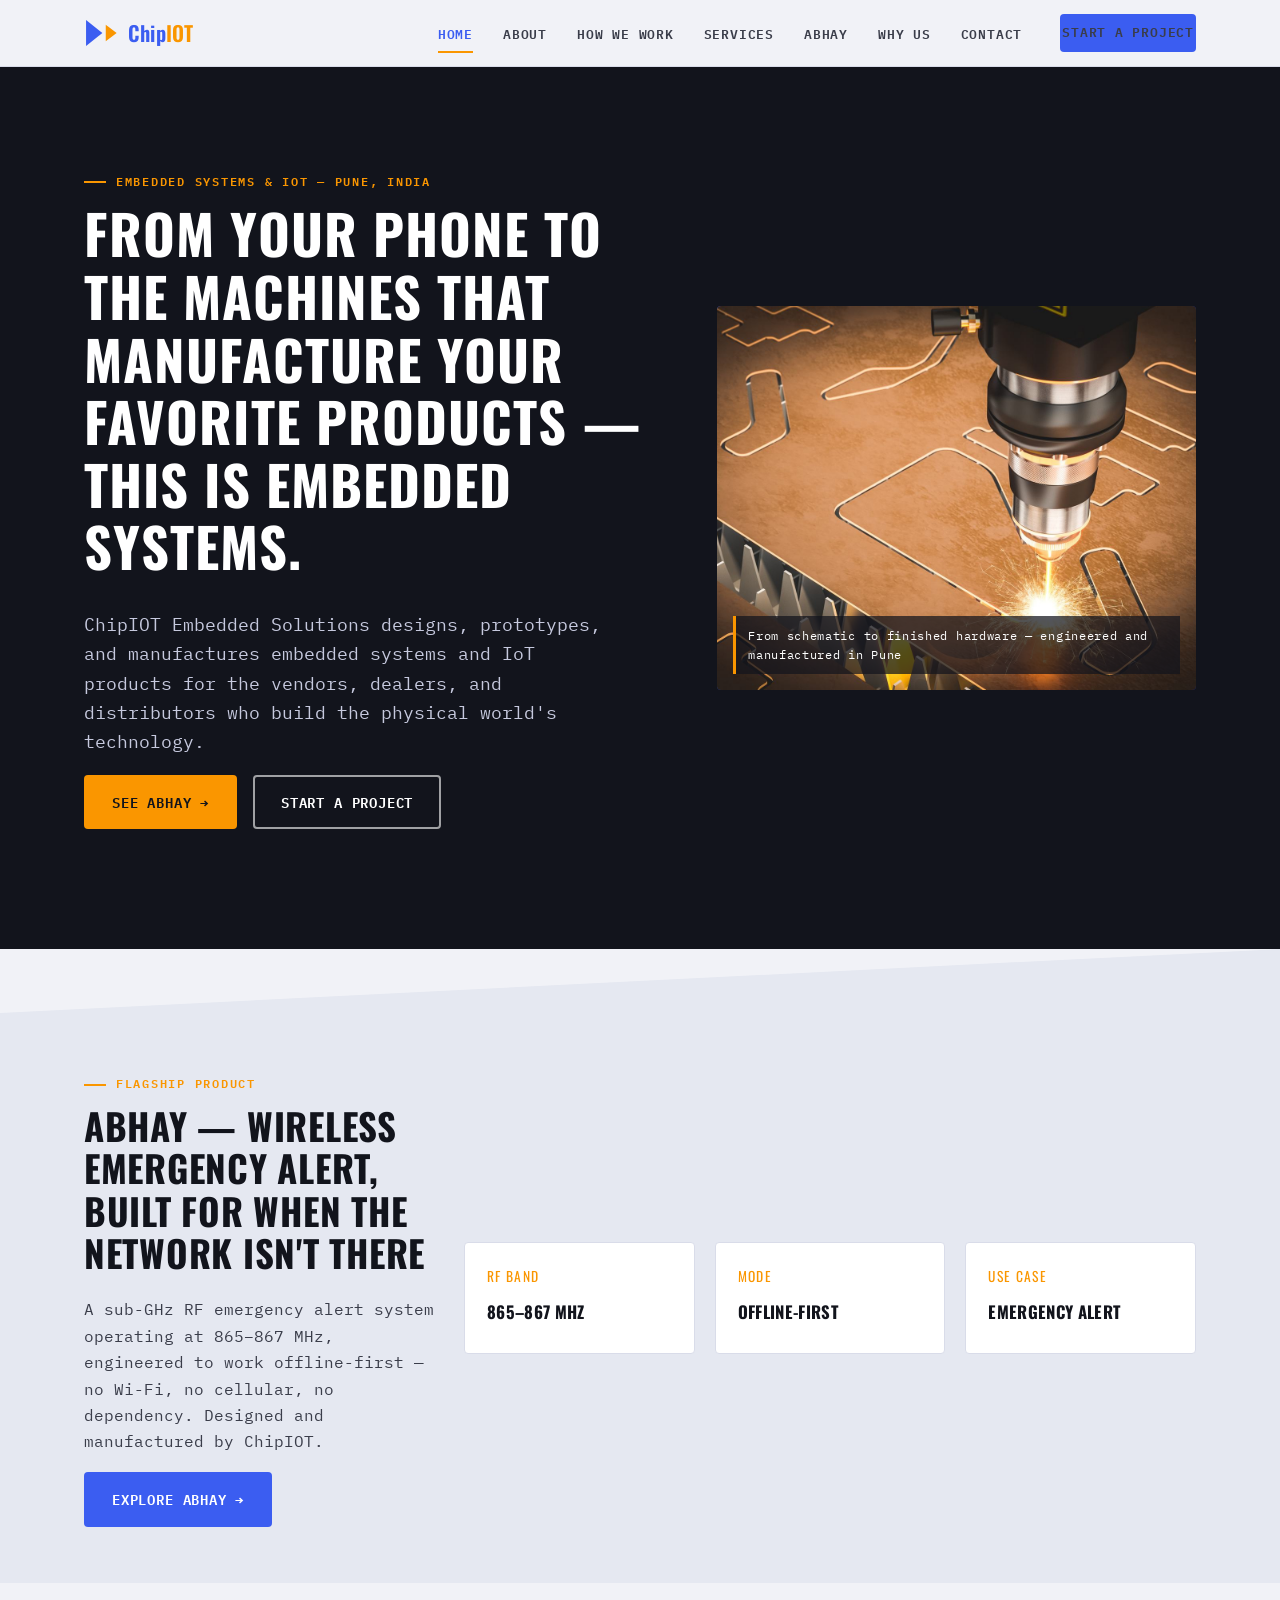
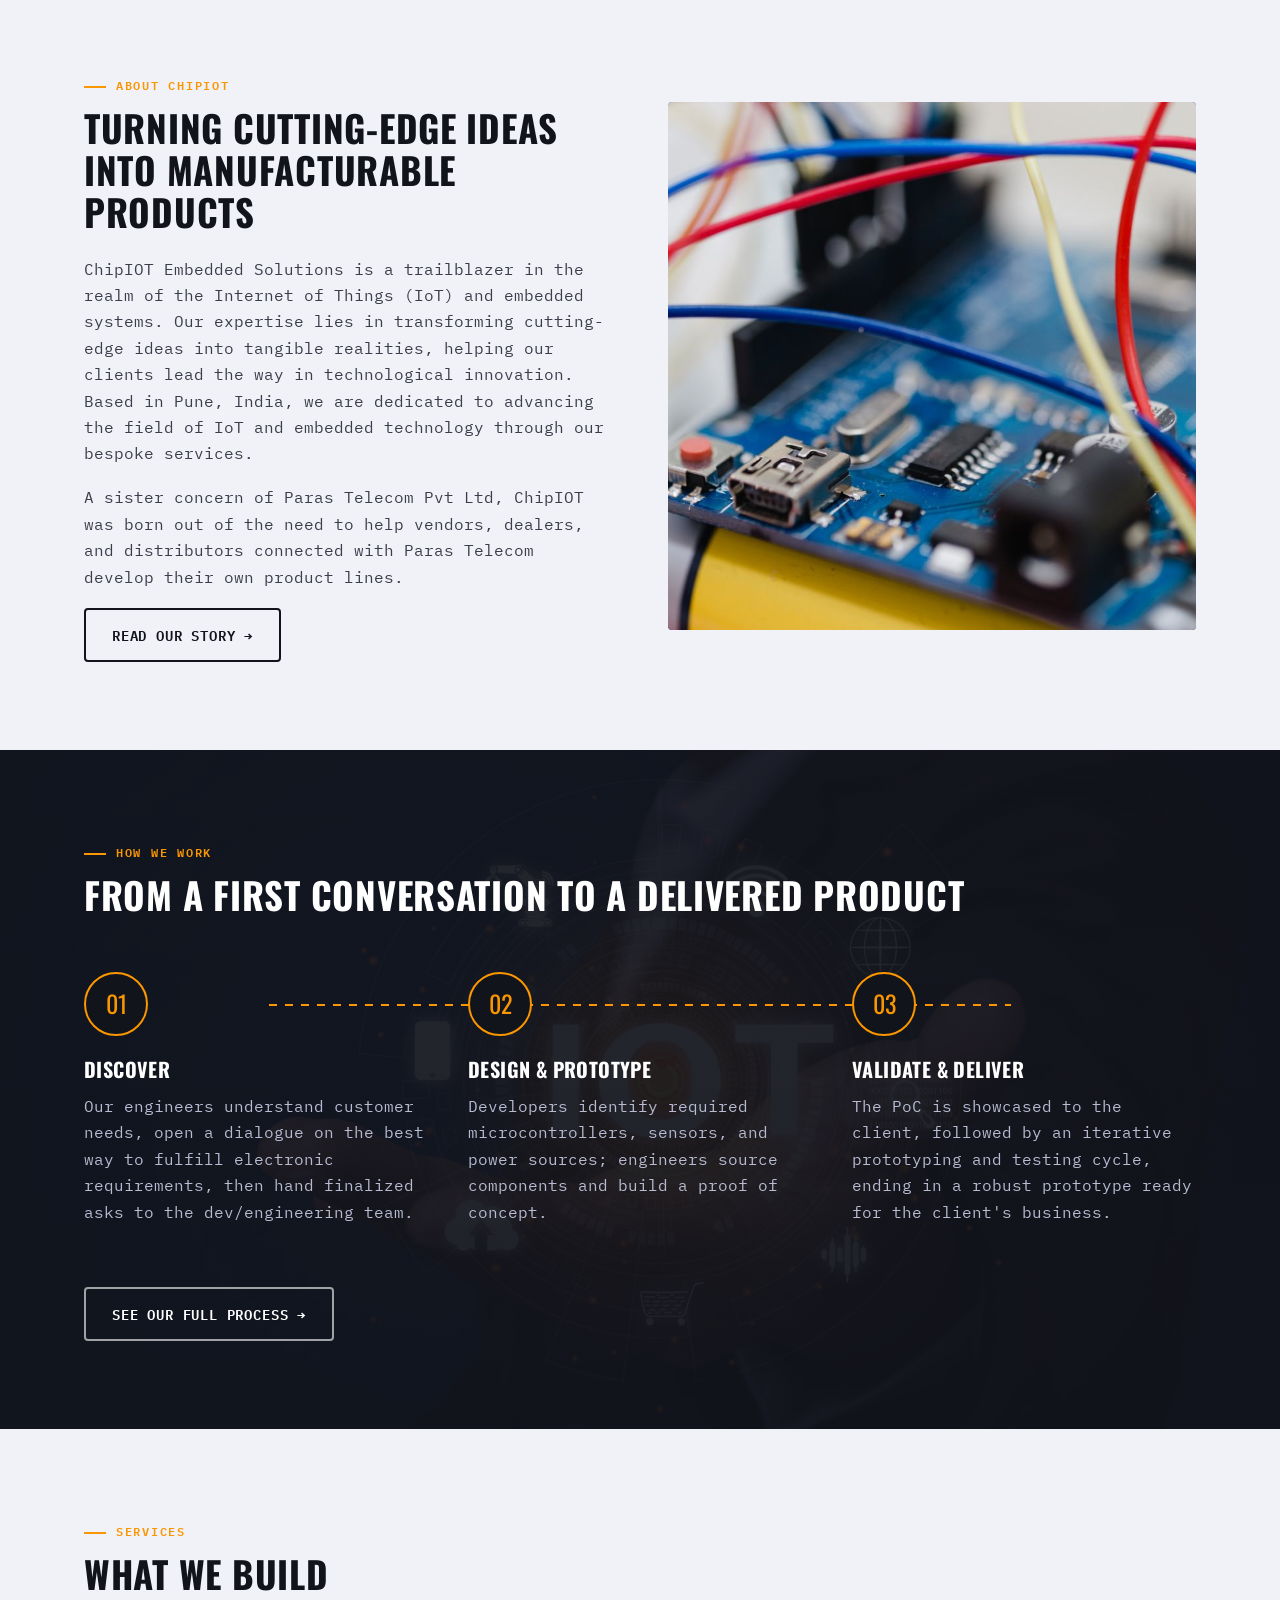
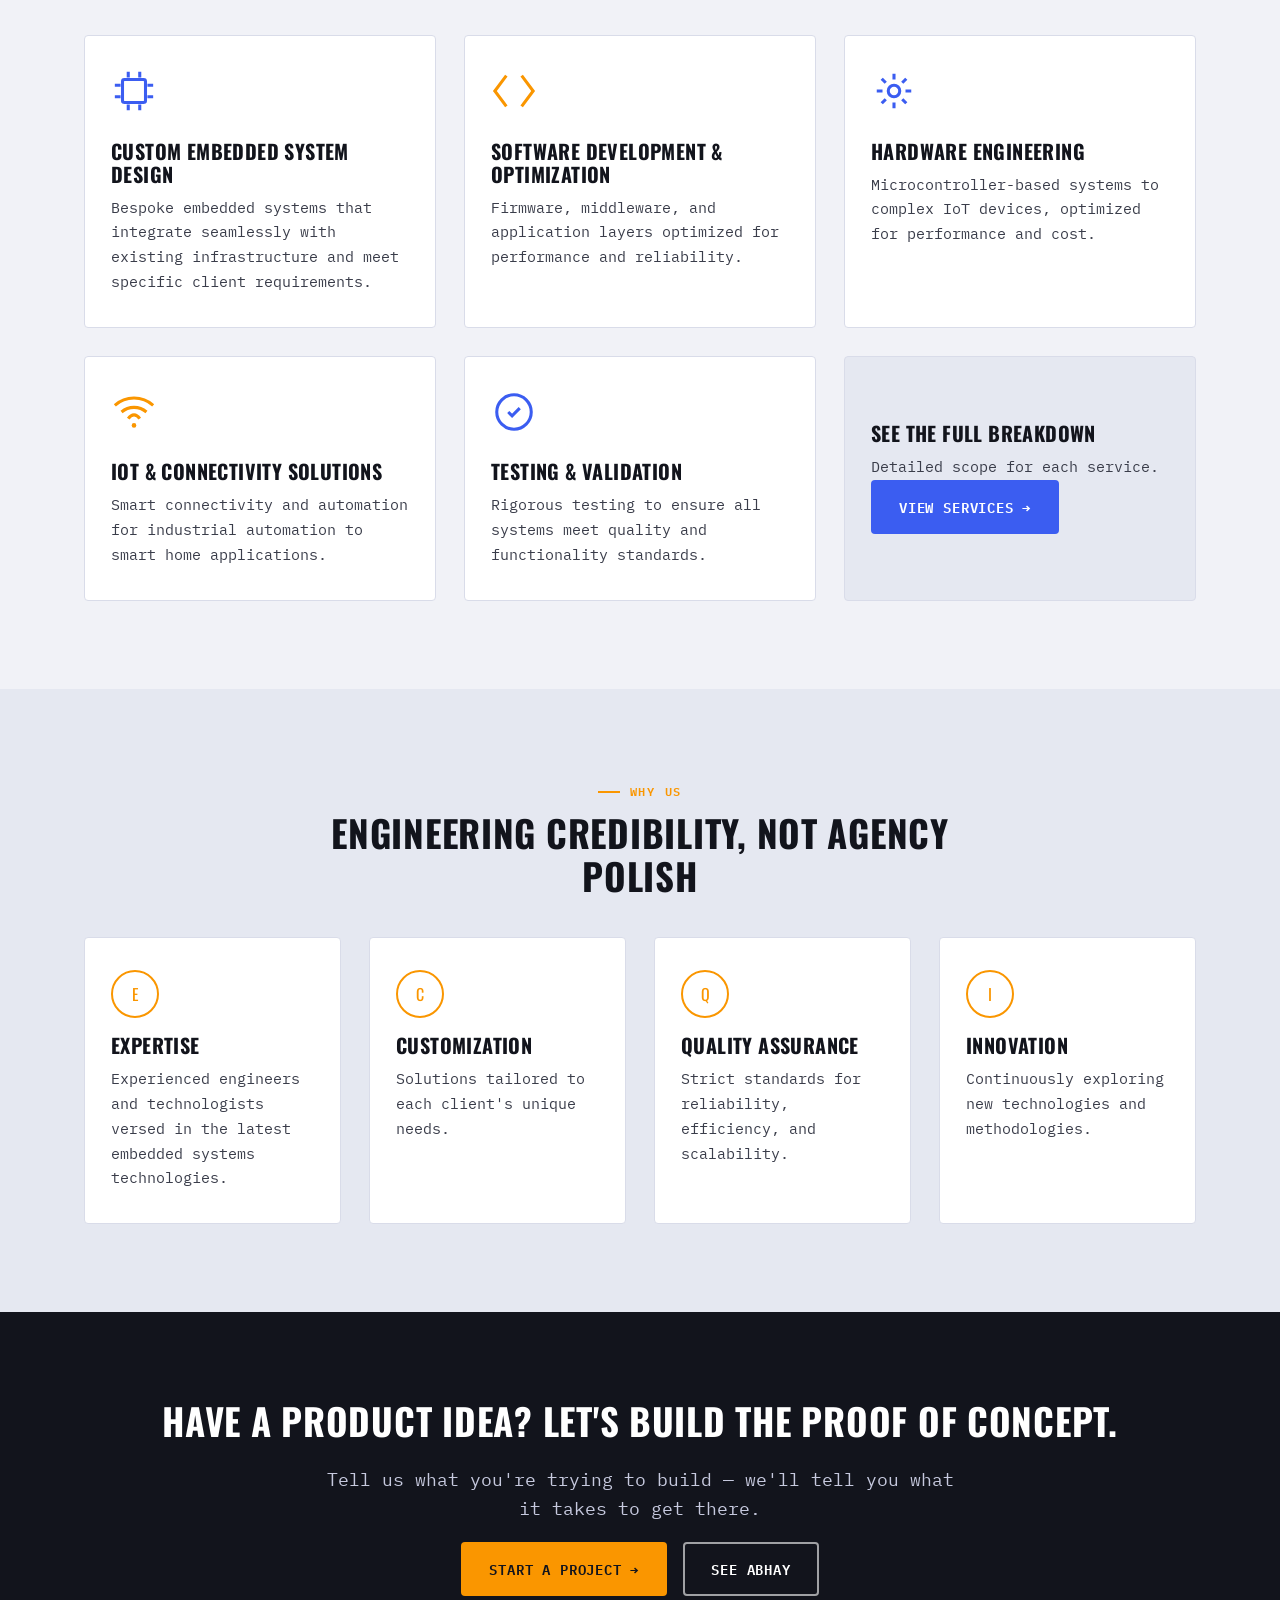
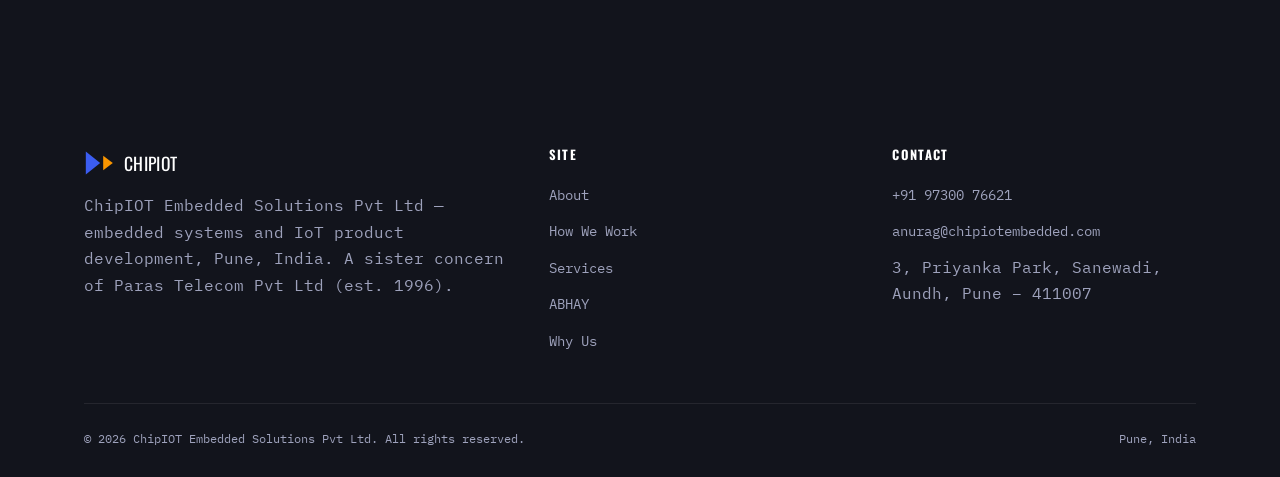
==== commit 64d93388: "Add real site photography and fix the logo mark - Redrew the nav/footer logo SVG to match the actual" ====
--- a/index.html
+++ b/index.html
@@ -17,8 +17,8 @@
   <div class="nav-wrap">
     <a href="index.html" class="brand">
       <svg viewBox="0 0 100 100" xmlns="http://www.w3.org/2000/svg" aria-hidden="true">
-        <polygon points="6,14 6,86 56,50" fill="#3B5DF1"/>
-        <polygon points="46,24 46,76 96,50" fill="#FA9600"/>
+        <polygon points="6,12 6,88 54,50" fill="#3B5DF1"/>
+        <polygon points="64,26 64,74 96,50" fill="#FA9600"/>
       </svg>
       <span class="brand-word"><b>Chip</b><span>IOT</span></span>
     </a>
@@ -50,18 +50,8 @@
       </div>
     </div>
     <div class="hero-art">
-      <svg class="tri" viewBox="0 0 400 320" preserveAspectRatio="xMidYMid slice" xmlns="http://www.w3.org/2000/svg" aria-hidden="true">
-        <polygon points="0,0 400,0 400,320 0,320" fill="#1B2C8A"/>
-        <polygon points="0,320 220,80 400,320" fill="#3355E8" opacity="0.7"/>
-        <polygon points="180,320 320,140 400,320" fill="#FA9600" opacity="0.85"/>
-        <g stroke="#5D7BFF" stroke-width="1.4" opacity="0.55">
-          <line x1="20" y1="40" x2="20" y2="260"/>
-          <line x1="60" y1="40" x2="60" y2="260"/>
-          <circle cx="20" cy="60" r="3" fill="#5D7BFF"/>
-          <circle cx="60" cy="180" r="3" fill="#5D7BFF"/>
-        </g>
-      </svg>
-      <div class="hero-note">ABHAY DEVICE — sub-GHz RF · 865–867 MHz · offline-first</div>
+      <img src="assets/img/hero-manufacturing.jpg" alt="Precision manufacturing of embedded hardware">
+      <div class="hero-note">From schematic to finished hardware — engineered and manufactured in Pune</div>
     </div>
   </div>
 </section>
@@ -110,22 +100,13 @@
         <a href="about.html" class="btn btn-ghost">Read our story →</a>
       </div>
       <div class="hero-art" style="aspect-ratio: 1/1;">
-        <svg viewBox="0 0 400 400" preserveAspectRatio="xMidYMid slice" xmlns="http://www.w3.org/2000/svg" aria-hidden="true">
-          <rect width="400" height="400" fill="#12141C"/>
-          <polygon points="0,400 180,120 400,400" fill="#3B5DF1"/>
-          <polygon points="220,400 320,220 400,400" fill="#FA9600"/>
-          <g stroke="#3B5DF1" stroke-width="1" opacity="0.5">
-            <path d="M30,30 h60 v40 h-40 v60" fill="none"/>
-            <circle cx="30" cy="30" r="3" fill="#3B5DF1"/>
-            <circle cx="50" cy="90" r="3" fill="#3B5DF1"/>
-          </g>
-        </svg>
-      </div>
-    </div>
-  </div>
-</section>
-
-<section class="bg-dark">
+        <img src="assets/img/embedded-board.jpg" alt="Embedded controller board with wiring, built by ChipIOT">
+      </div>
+    </div>
+  </div>
+</section>
+
+<section class="bg-dark photo-section" style="background-image: linear-gradient(180deg, rgba(18,20,28,.92), rgba(18,20,28,.94)), url('assets/img/iot-connectivity.jpg');">
   <div class="container">
     <span class="eyebrow">How We Work</span>
     <h2>From a first conversation to a delivered product</h2>
@@ -237,8 +218,8 @@
       <div>
         <div class="footer-brand">
           <svg viewBox="0 0 100 100" xmlns="http://www.w3.org/2000/svg" aria-hidden="true">
-            <polygon points="6,14 6,86 56,50" fill="#3B5DF1"/>
-            <polygon points="46,24 46,76 96,50" fill="#FA9600"/>
+            <polygon points="6,12 6,88 54,50" fill="#3B5DF1"/>
+            <polygon points="64,26 64,74 96,50" fill="#FA9600"/>
           </svg>
           <span>ChipIOT</span>
         </div>
--- a/assets/css/style.css
+++ b/assets/css/style.css
@@ -147,12 +147,12 @@
 .brand svg { width: 34px; height: 34px; }
 .brand-word {
   font-family: var(--font-head);
-  font-size: 1.25rem;
-  letter-spacing: 0.02em;
-  text-transform: uppercase;
+  font-size: 1.3rem;
+  font-weight: 600;
+  letter-spacing: 0.01em;
   color: var(--ink);
 }
-.brand-word b { color: var(--blue); }
+.brand-word b { color: var(--blue); font-weight: 600; }
 .brand-word span { color: var(--orange); }
 
 .nav-links { display: flex; align-items: center; gap: 30px; list-style: none; margin: 0; padding: 0; }
@@ -212,6 +212,19 @@
 .hero-art .tri {
   position: absolute;
   inset: 0;
+}
+
+.hero-art img {
+  position: absolute;
+  inset: 0;
+  width: 100%;
+  height: 100%;
+  object-fit: cover;
+}
+
+.photo-section {
+  background-size: cover;
+  background-position: center;
 }
 
 .hero-note {
@@ -327,13 +340,8 @@
   width: 100%;
   aspect-ratio: 1/1;
   border-radius: var(--radius);
-  background: linear-gradient(160deg, var(--blue), var(--orange));
-  display: flex;
-  align-items: center;
-  justify-content: center;
-  color: #fff;
-  font-family: var(--font-head);
-  font-size: 3.4rem;
+  object-fit: cover;
+  display: block;
   position: relative;
 }
 .founder blockquote {
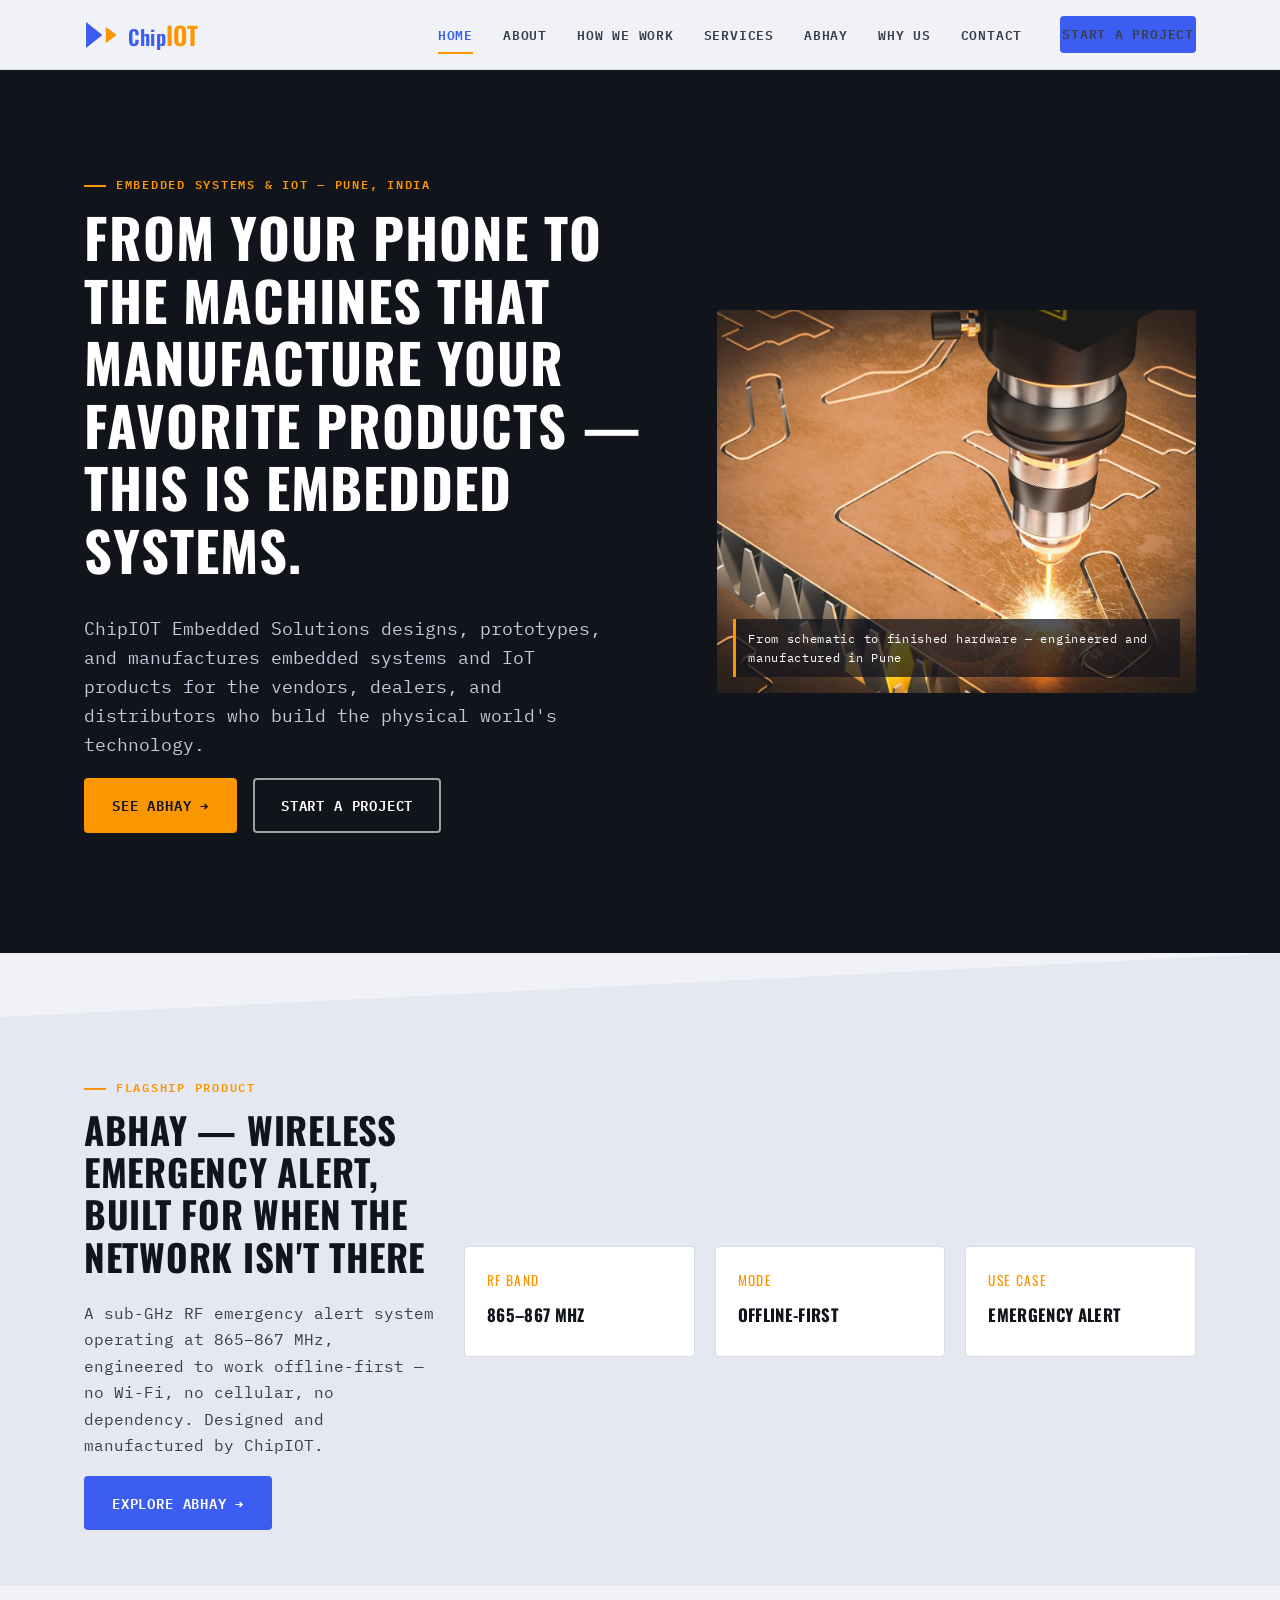
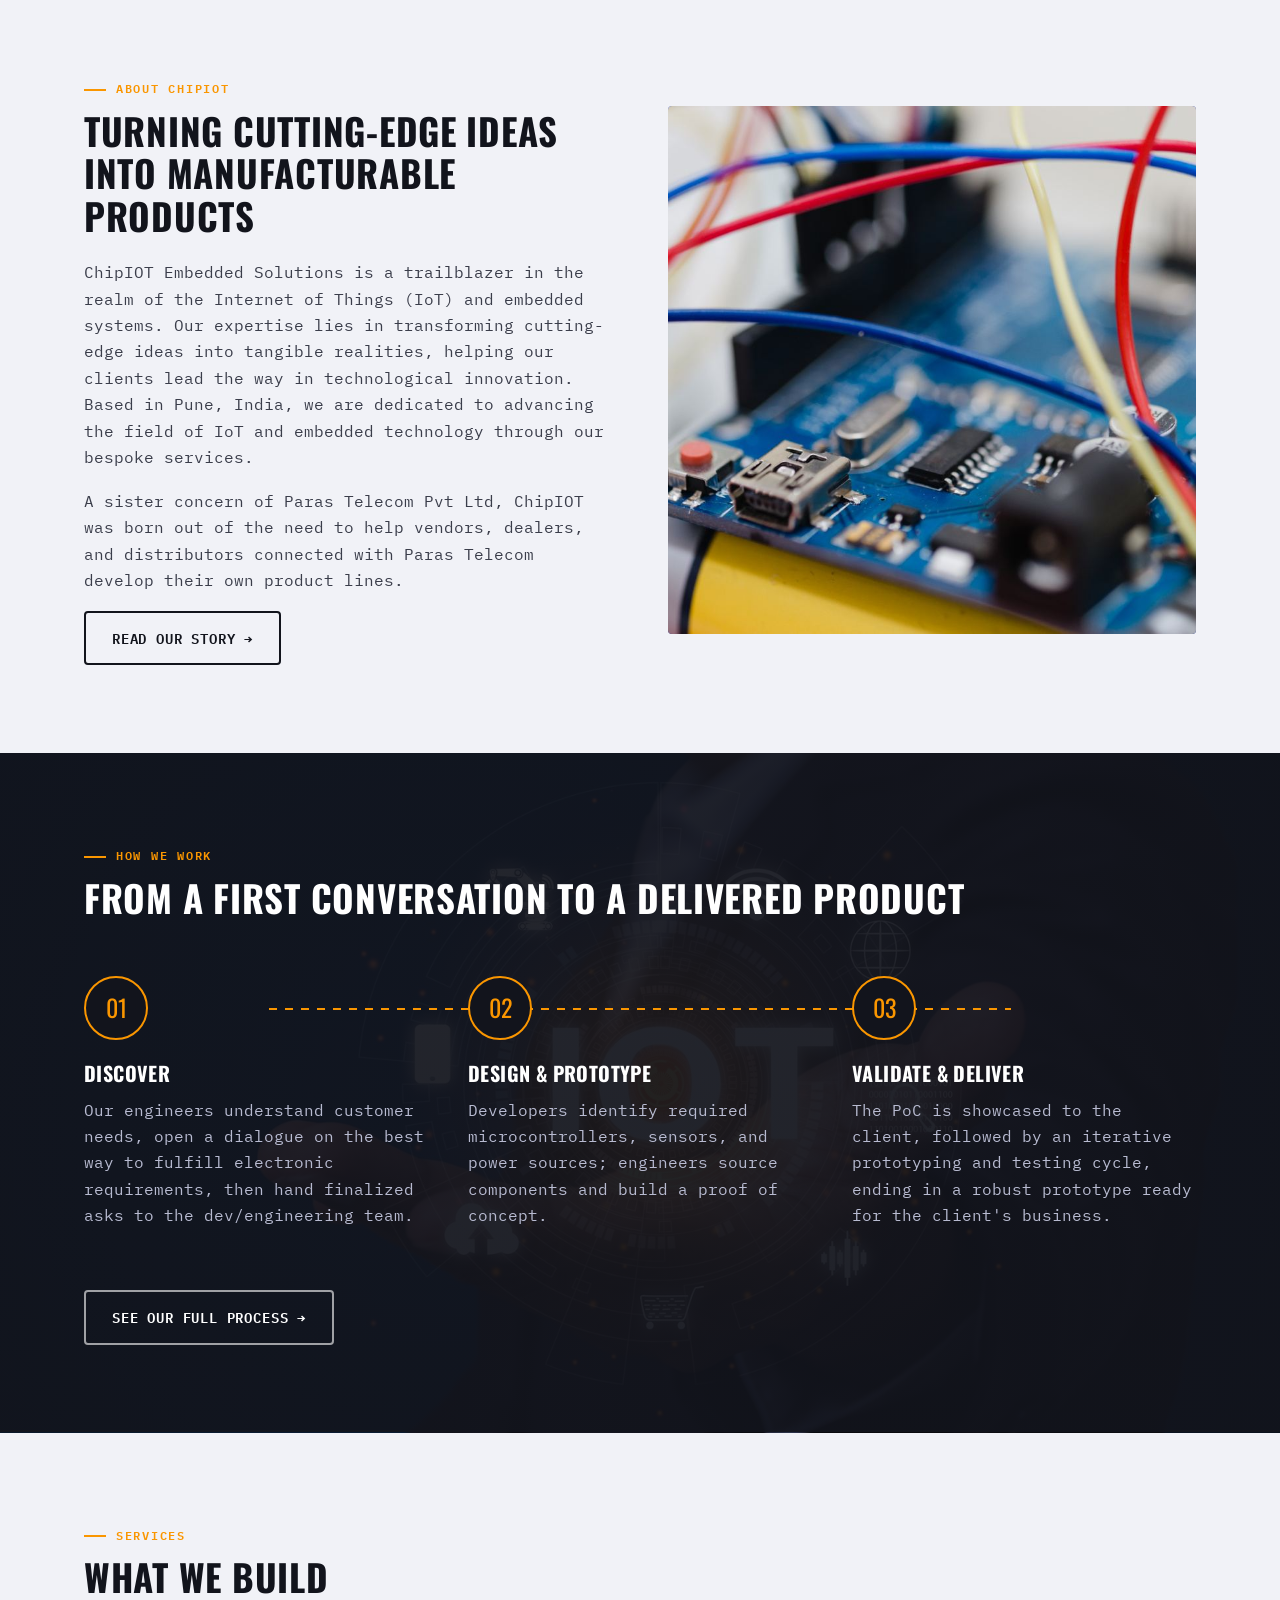
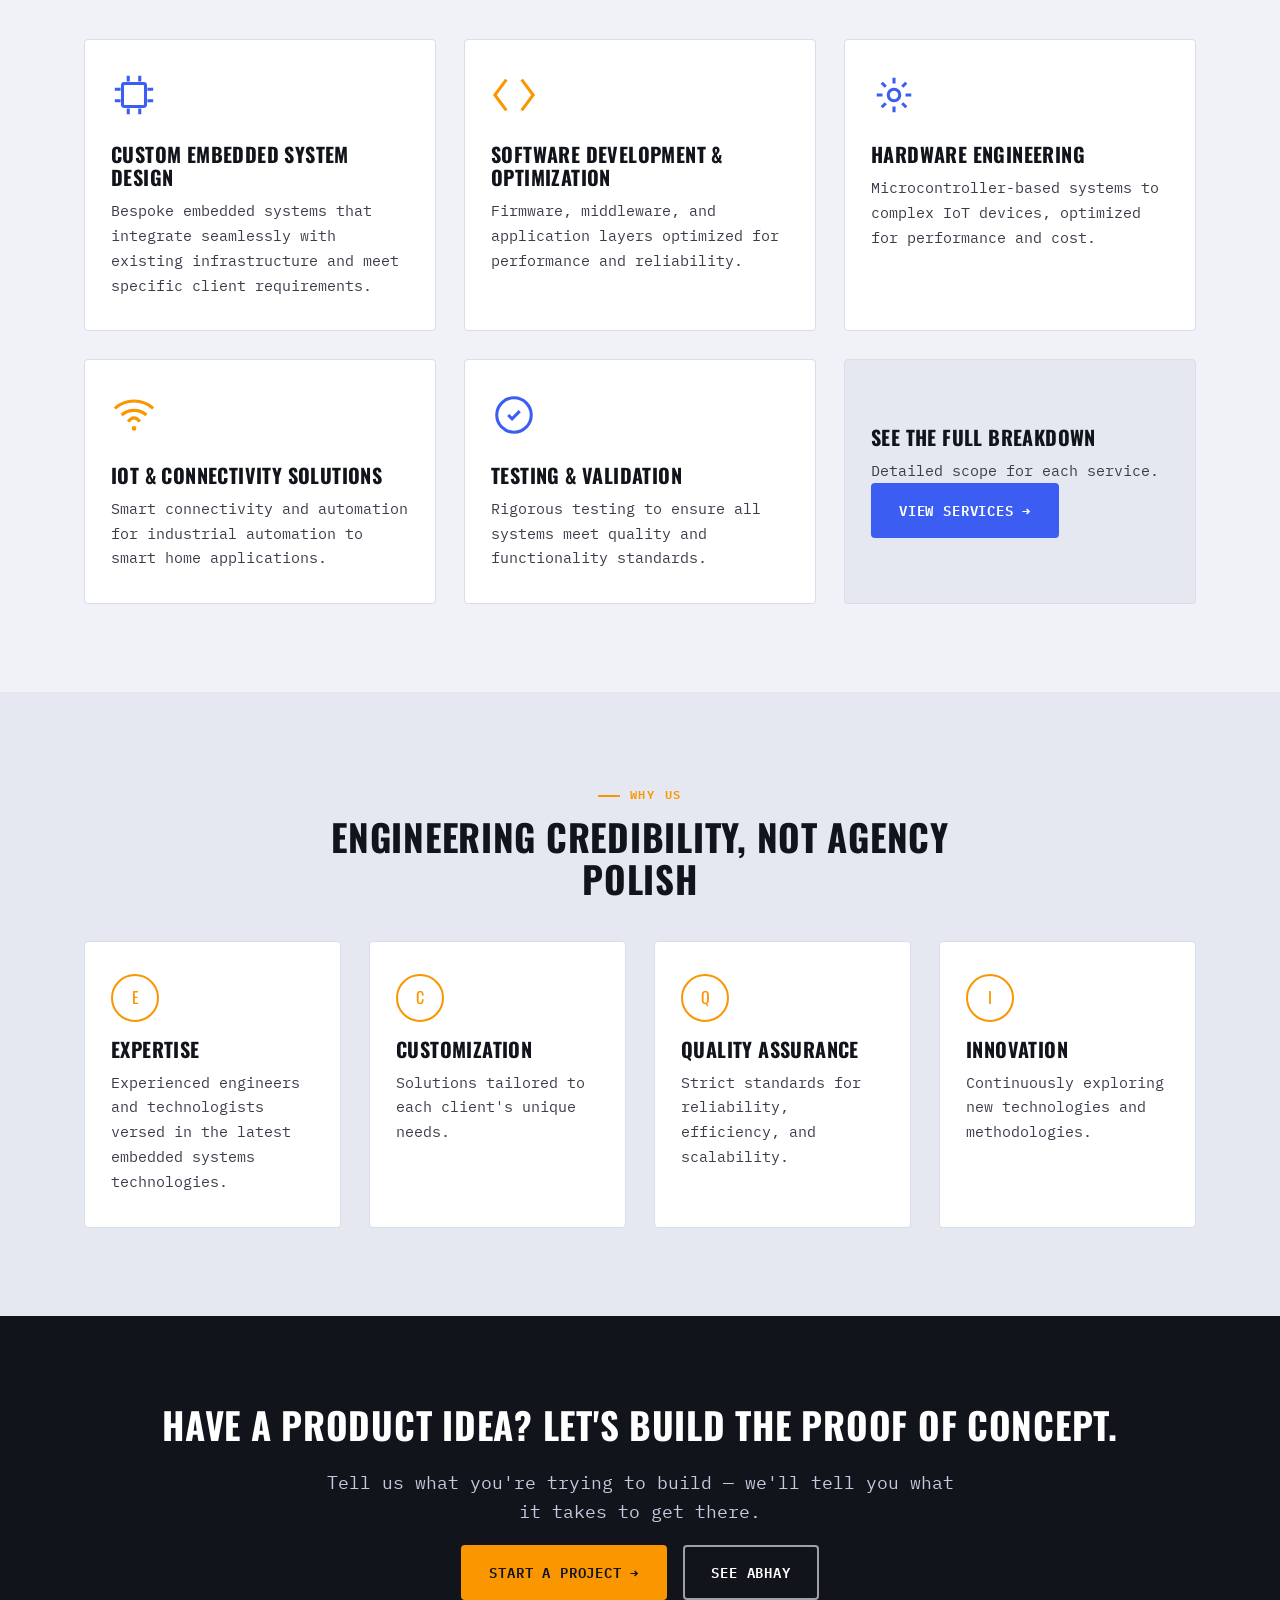
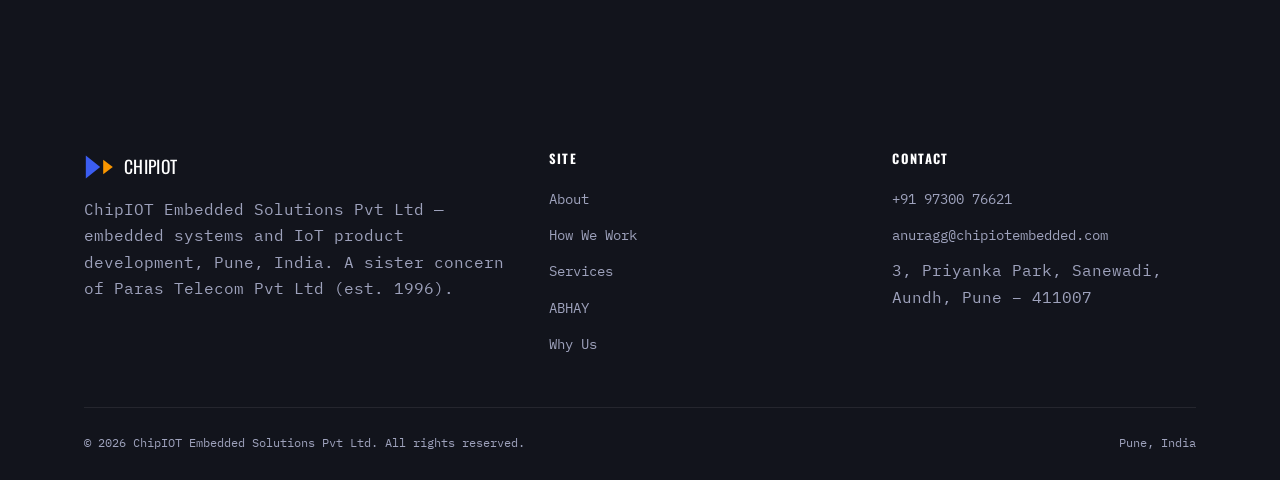
==== commit 7adc0267: "Fix wordmark sizing and wire the contact form to send email - IOT now renders visibly larger than Ch" ====
--- a/index.html
+++ b/index.html
@@ -239,7 +239,7 @@
         <h4>Contact</h4>
         <ul>
           <li><a href="tel:+919730076621">+91 97300 76621</a></li>
-          <li><a href="mailto:anurag@chipiotembedded.com">anurag@chipiotembedded.com</a></li>
+          <li><a href="mailto:anuragg@chipiotembedded.com">anuragg@chipiotembedded.com</a></li>
           <li>3, Priyanka Park, Sanewadi,<br>Aundh, Pune – 411007</li>
         </ul>
       </div>
--- a/assets/css/style.css
+++ b/assets/css/style.css
@@ -153,7 +153,7 @@
   color: var(--ink);
 }
 .brand-word b { color: var(--blue); font-weight: 600; }
-.brand-word span { color: var(--orange); }
+.brand-word span { color: var(--orange); font-size: 1.2em; }
 
 .nav-links { display: flex; align-items: center; gap: 30px; list-style: none; margin: 0; padding: 0; }
 .nav-links a {
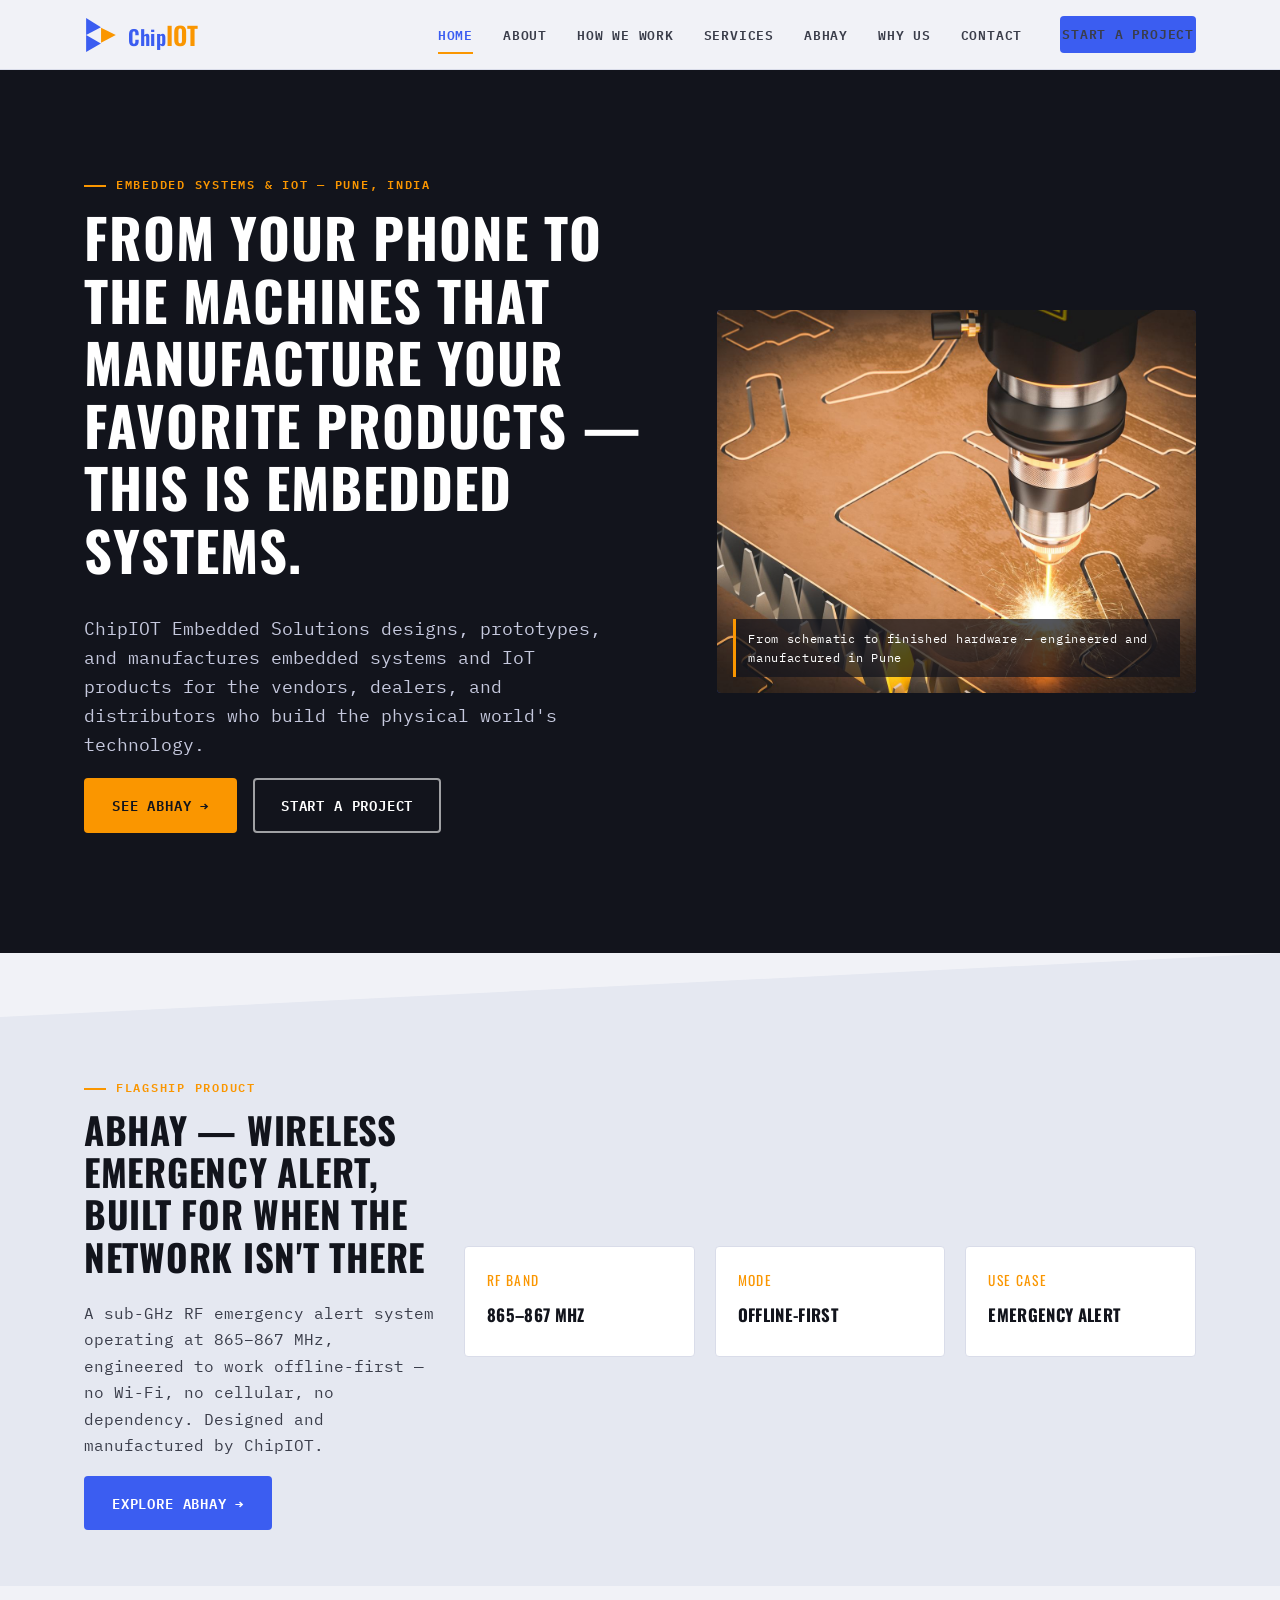
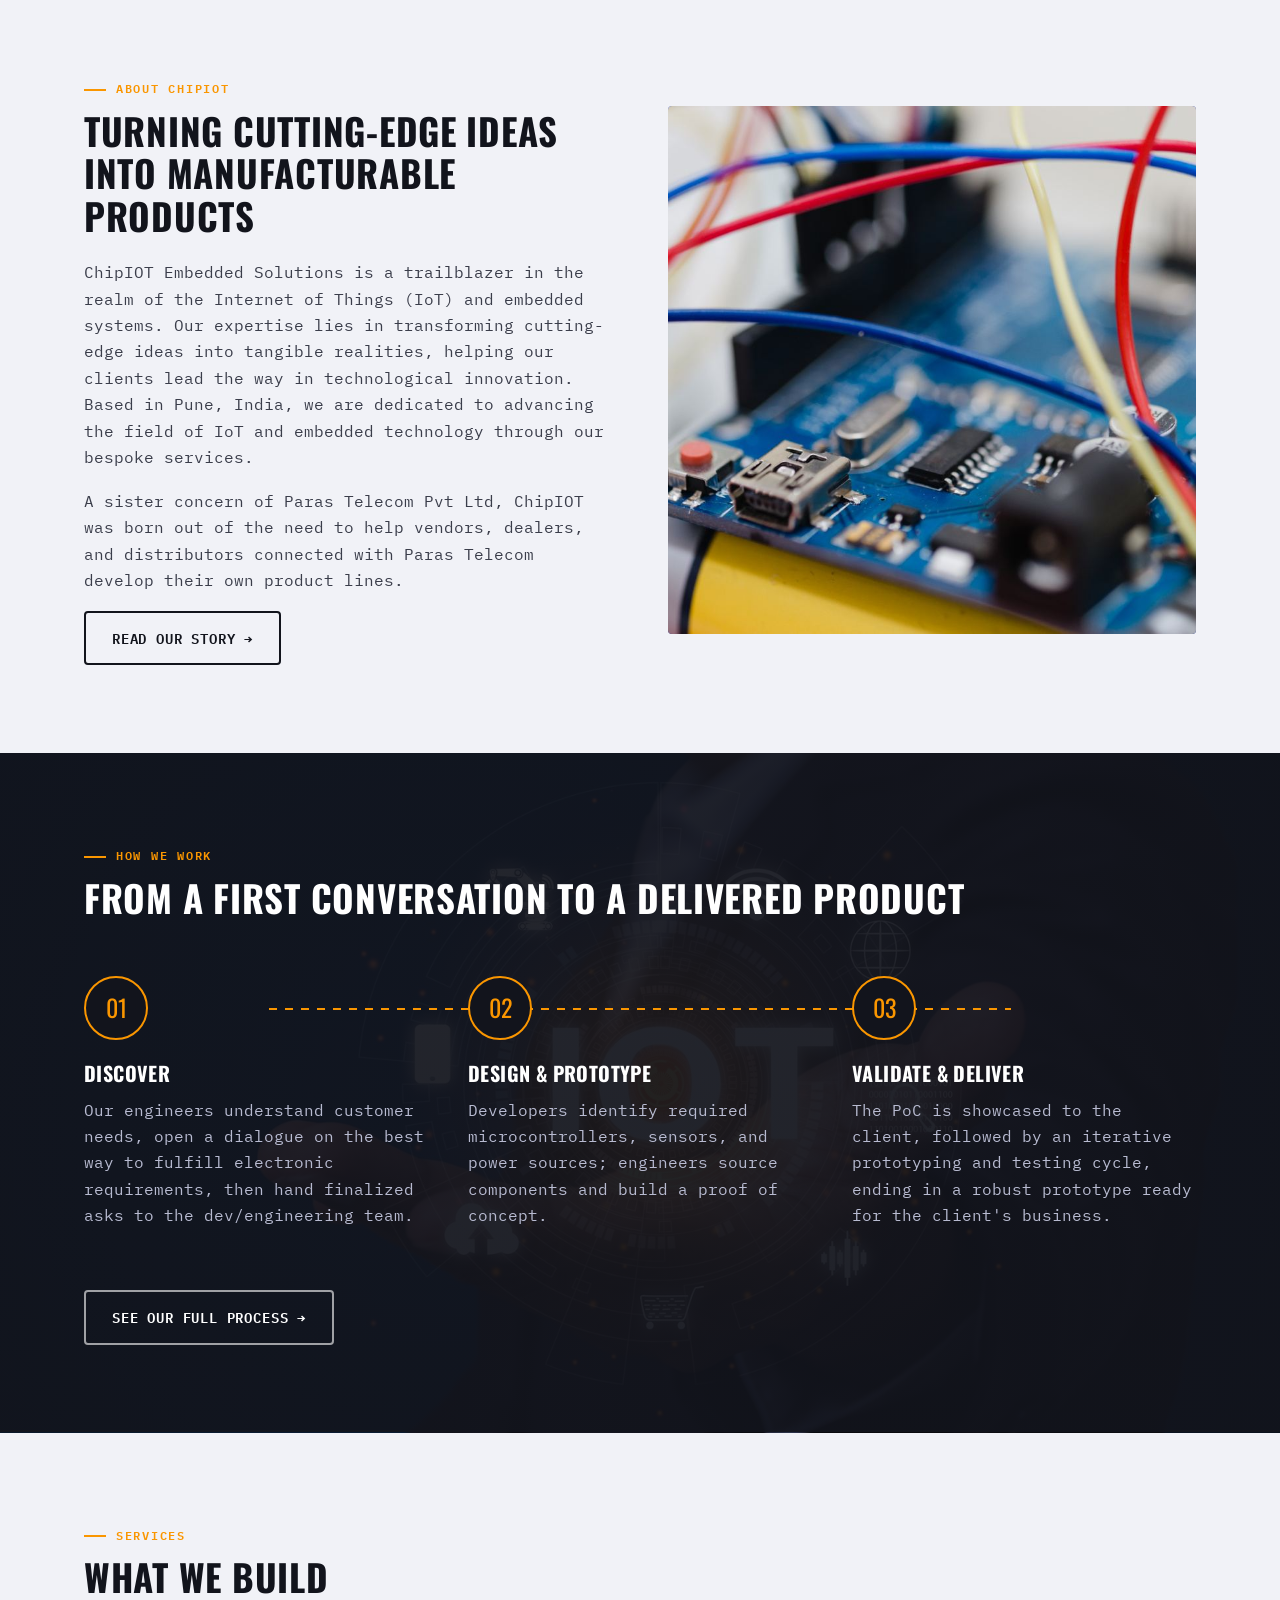
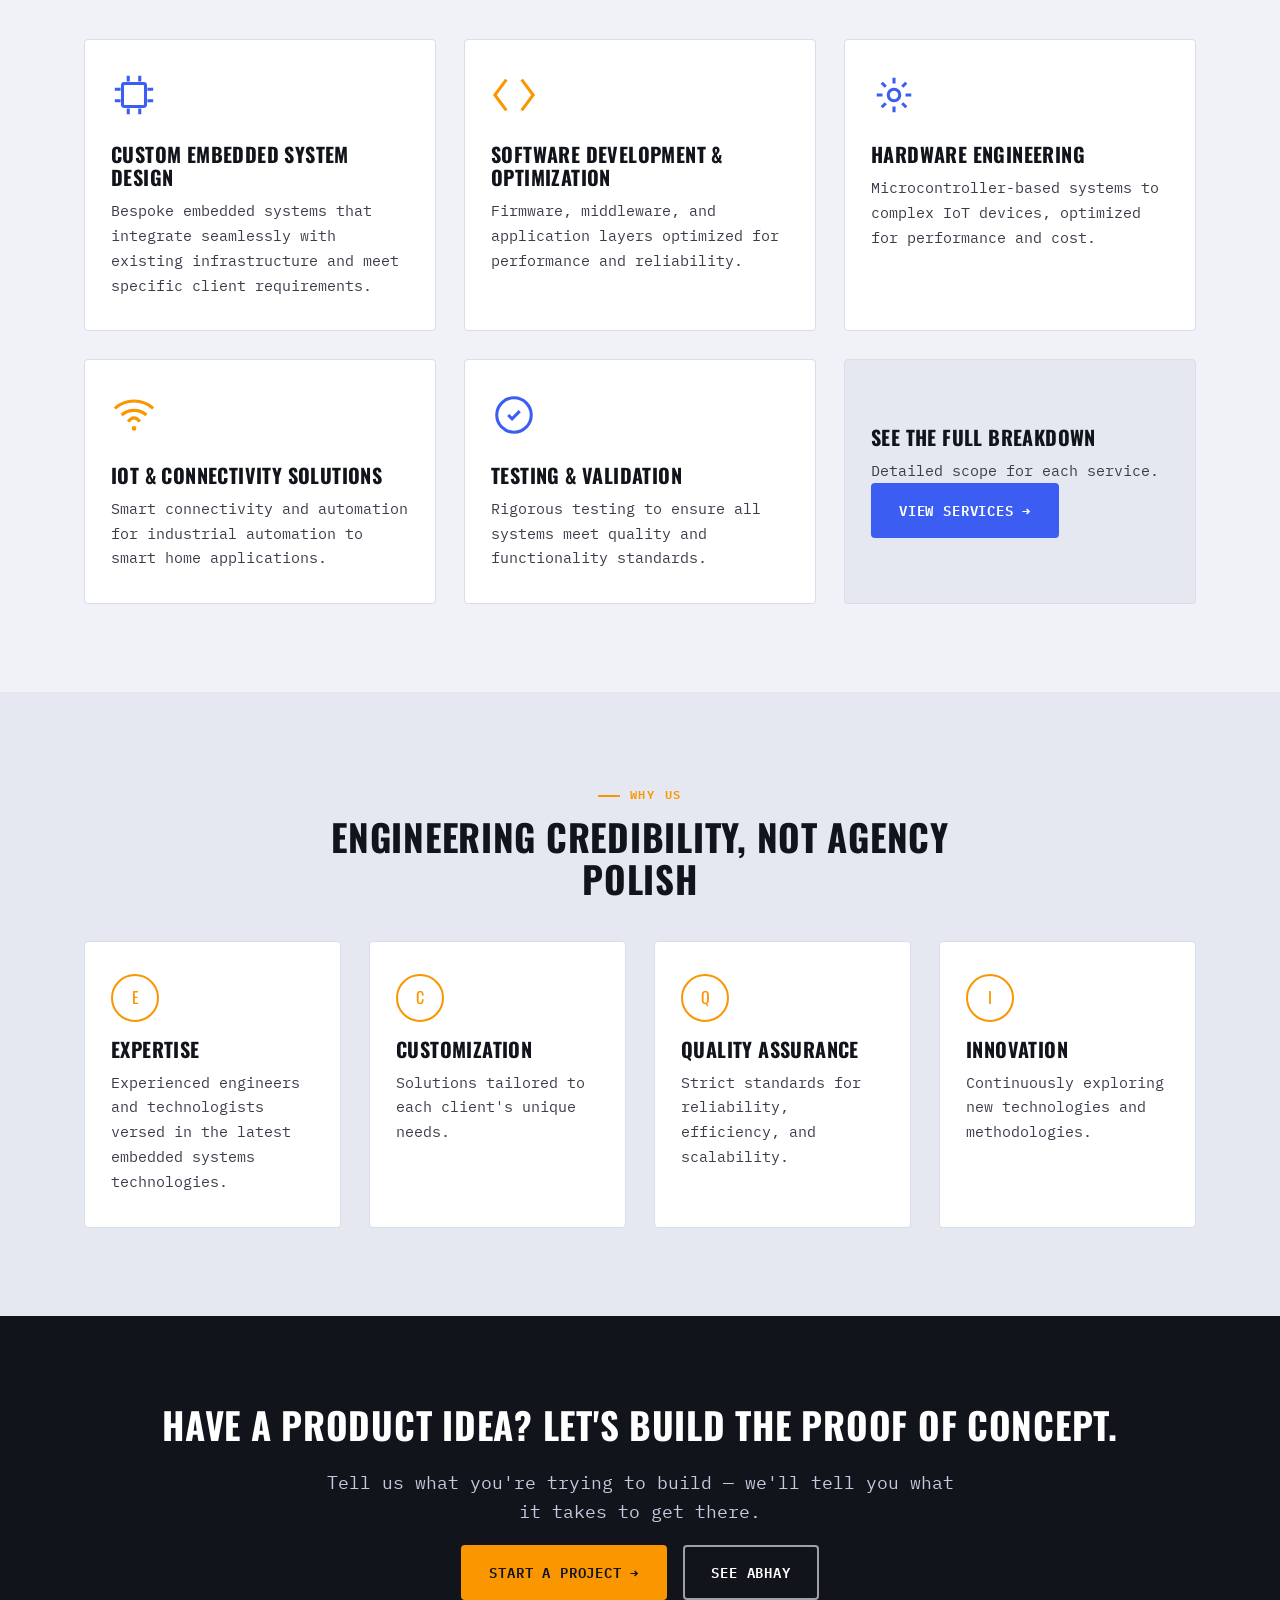
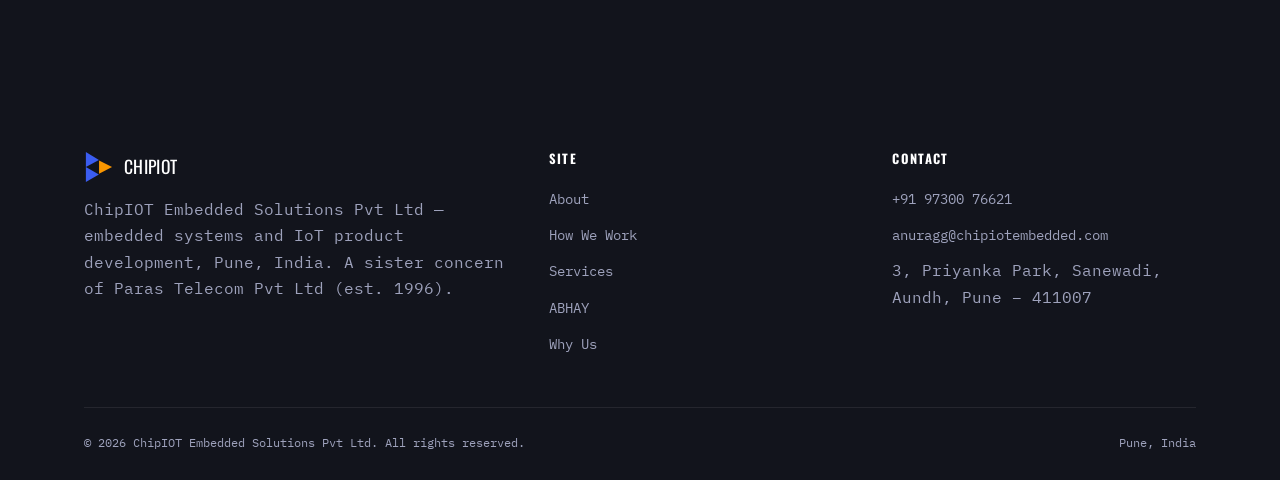
==== commit 4ca22903: "Trace the logo mark pixel-exact from the real logo file Received the actual ChipIOT_Logo.jpg. Scanne" ====
--- a/index.html
+++ b/index.html
@@ -16,9 +16,10 @@
 <header class="site-header">
   <div class="nav-wrap">
     <a href="index.html" class="brand">
-      <svg viewBox="0 0 100 100" xmlns="http://www.w3.org/2000/svg" aria-hidden="true">
-        <polygon points="6,12 6,88 54,50" fill="#3B5DF1"/>
-        <polygon points="64,26 64,74 96,50" fill="#FA9600"/>
+      <svg viewBox="0 0 422 478" xmlns="http://www.w3.org/2000/svg" aria-hidden="true">
+        <polygon points="2,0 2,239 210,129" fill="#3B5DF1"/>
+        <polygon points="2,239 2,478 209,359" fill="#3B5DF1"/>
+        <polygon points="212,137 212,347 419,239" fill="#FA9600"/>
       </svg>
       <span class="brand-word"><b>Chip</b><span>IOT</span></span>
     </a>
@@ -217,9 +218,10 @@
     <div class="footer-grid">
       <div>
         <div class="footer-brand">
-          <svg viewBox="0 0 100 100" xmlns="http://www.w3.org/2000/svg" aria-hidden="true">
-            <polygon points="6,12 6,88 54,50" fill="#3B5DF1"/>
-            <polygon points="64,26 64,74 96,50" fill="#FA9600"/>
+          <svg viewBox="0 0 422 478" xmlns="http://www.w3.org/2000/svg" aria-hidden="true">
+            <polygon points="2,0 2,239 210,129" fill="#3B5DF1"/>
+            <polygon points="2,239 2,478 209,359" fill="#3B5DF1"/>
+            <polygon points="212,137 212,347 419,239" fill="#FA9600"/>
           </svg>
           <span>ChipIOT</span>
         </div>
